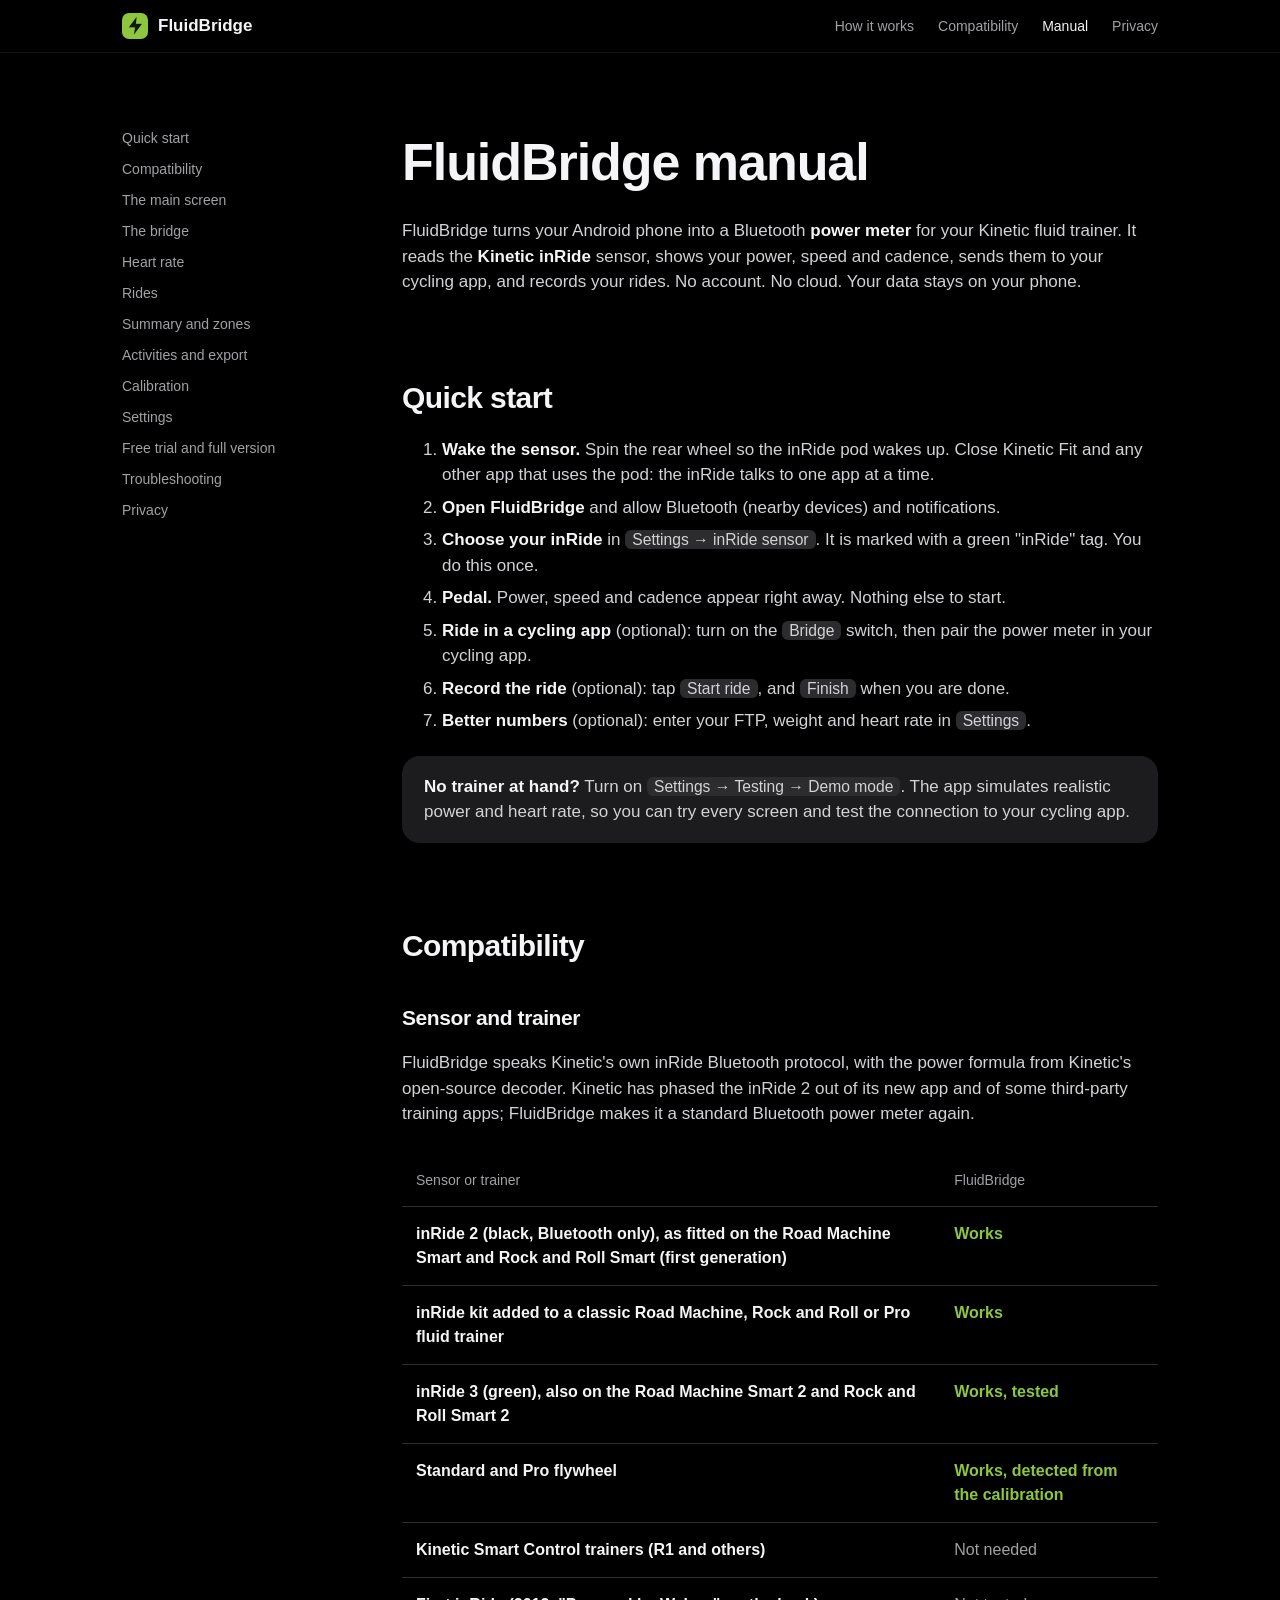
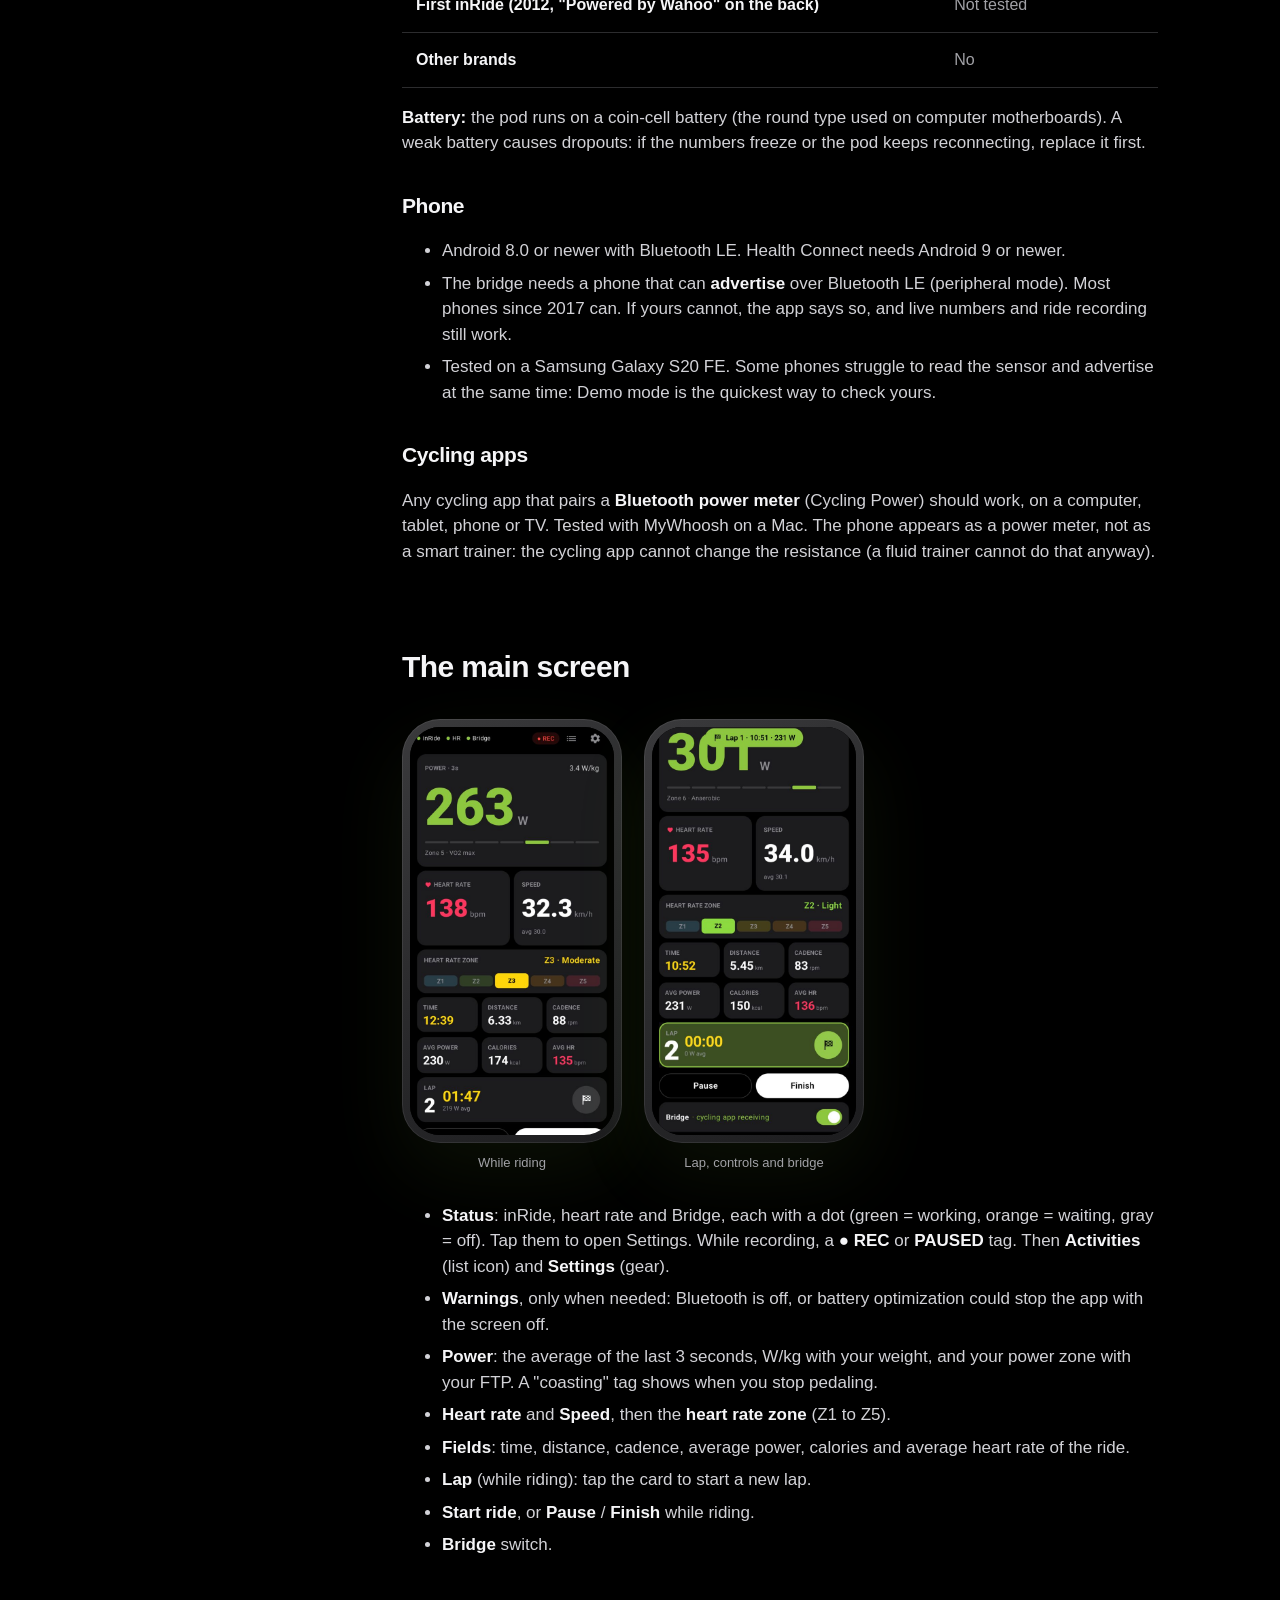
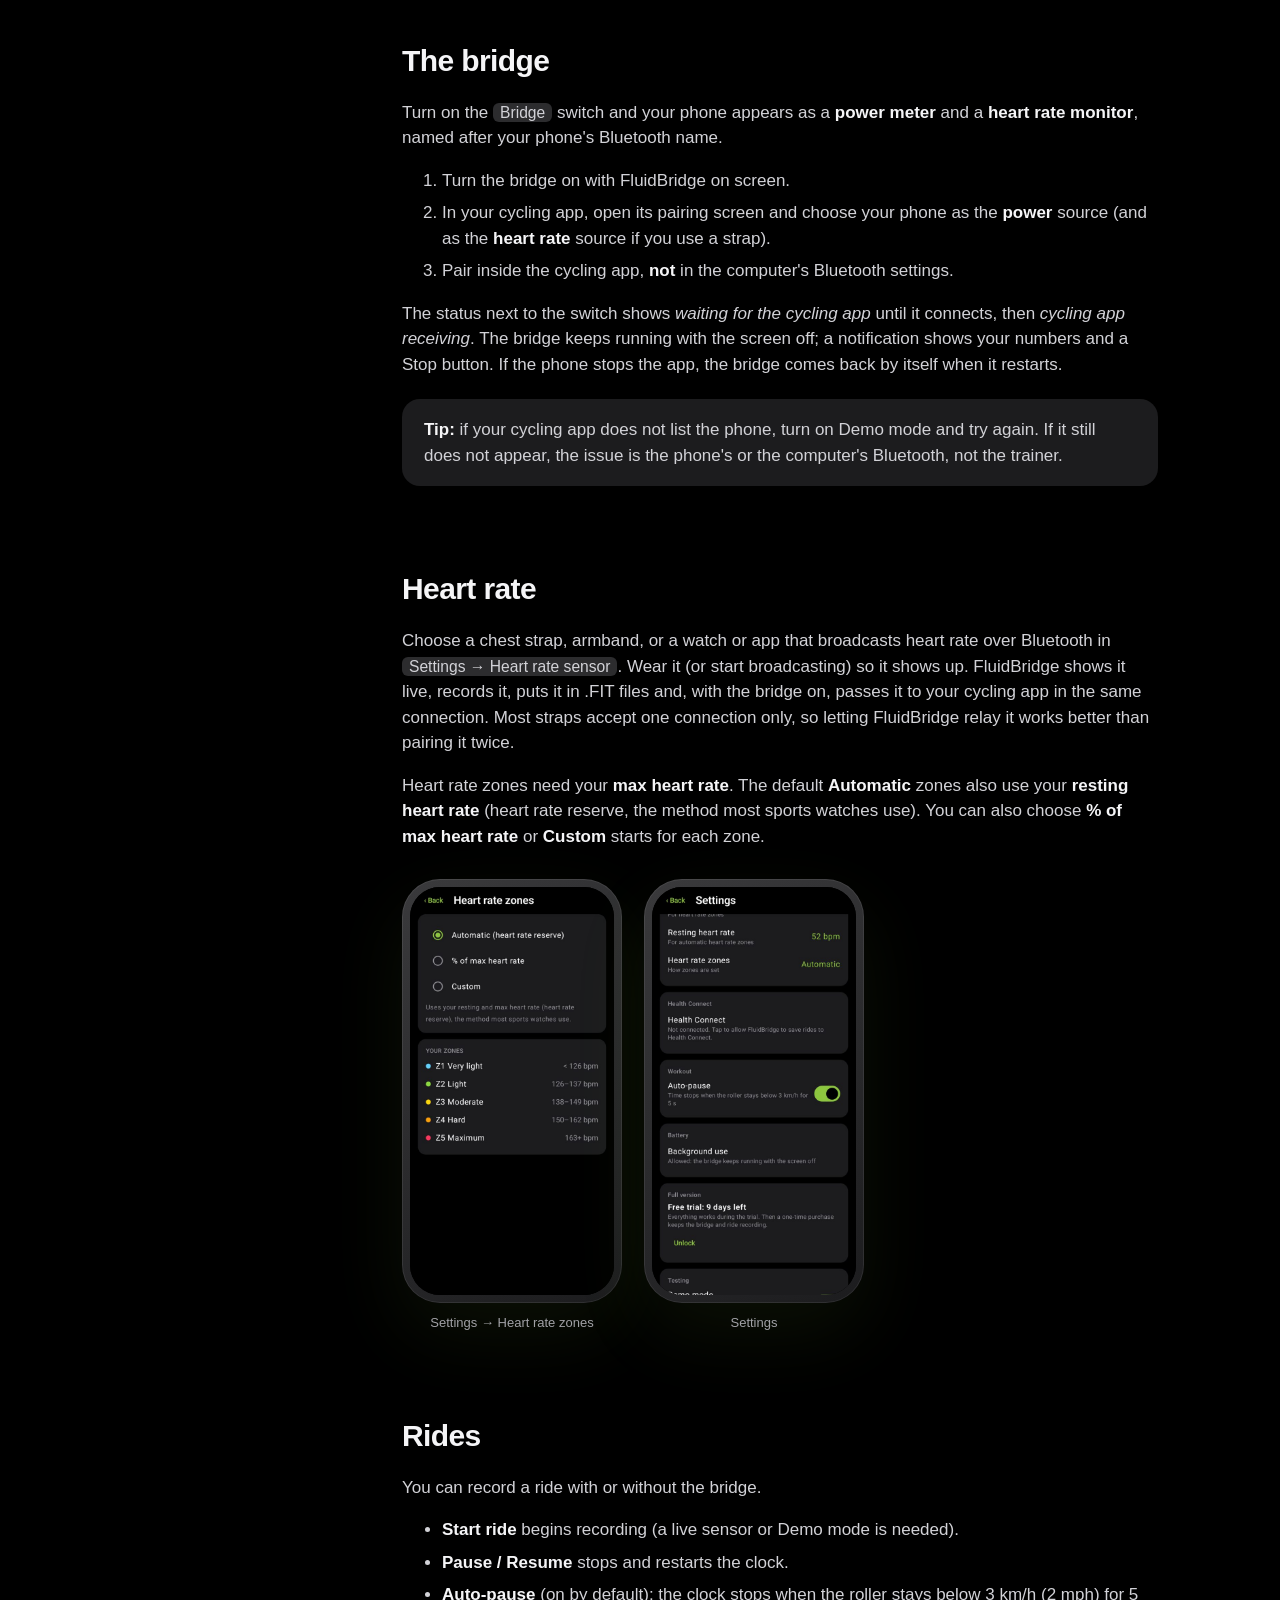
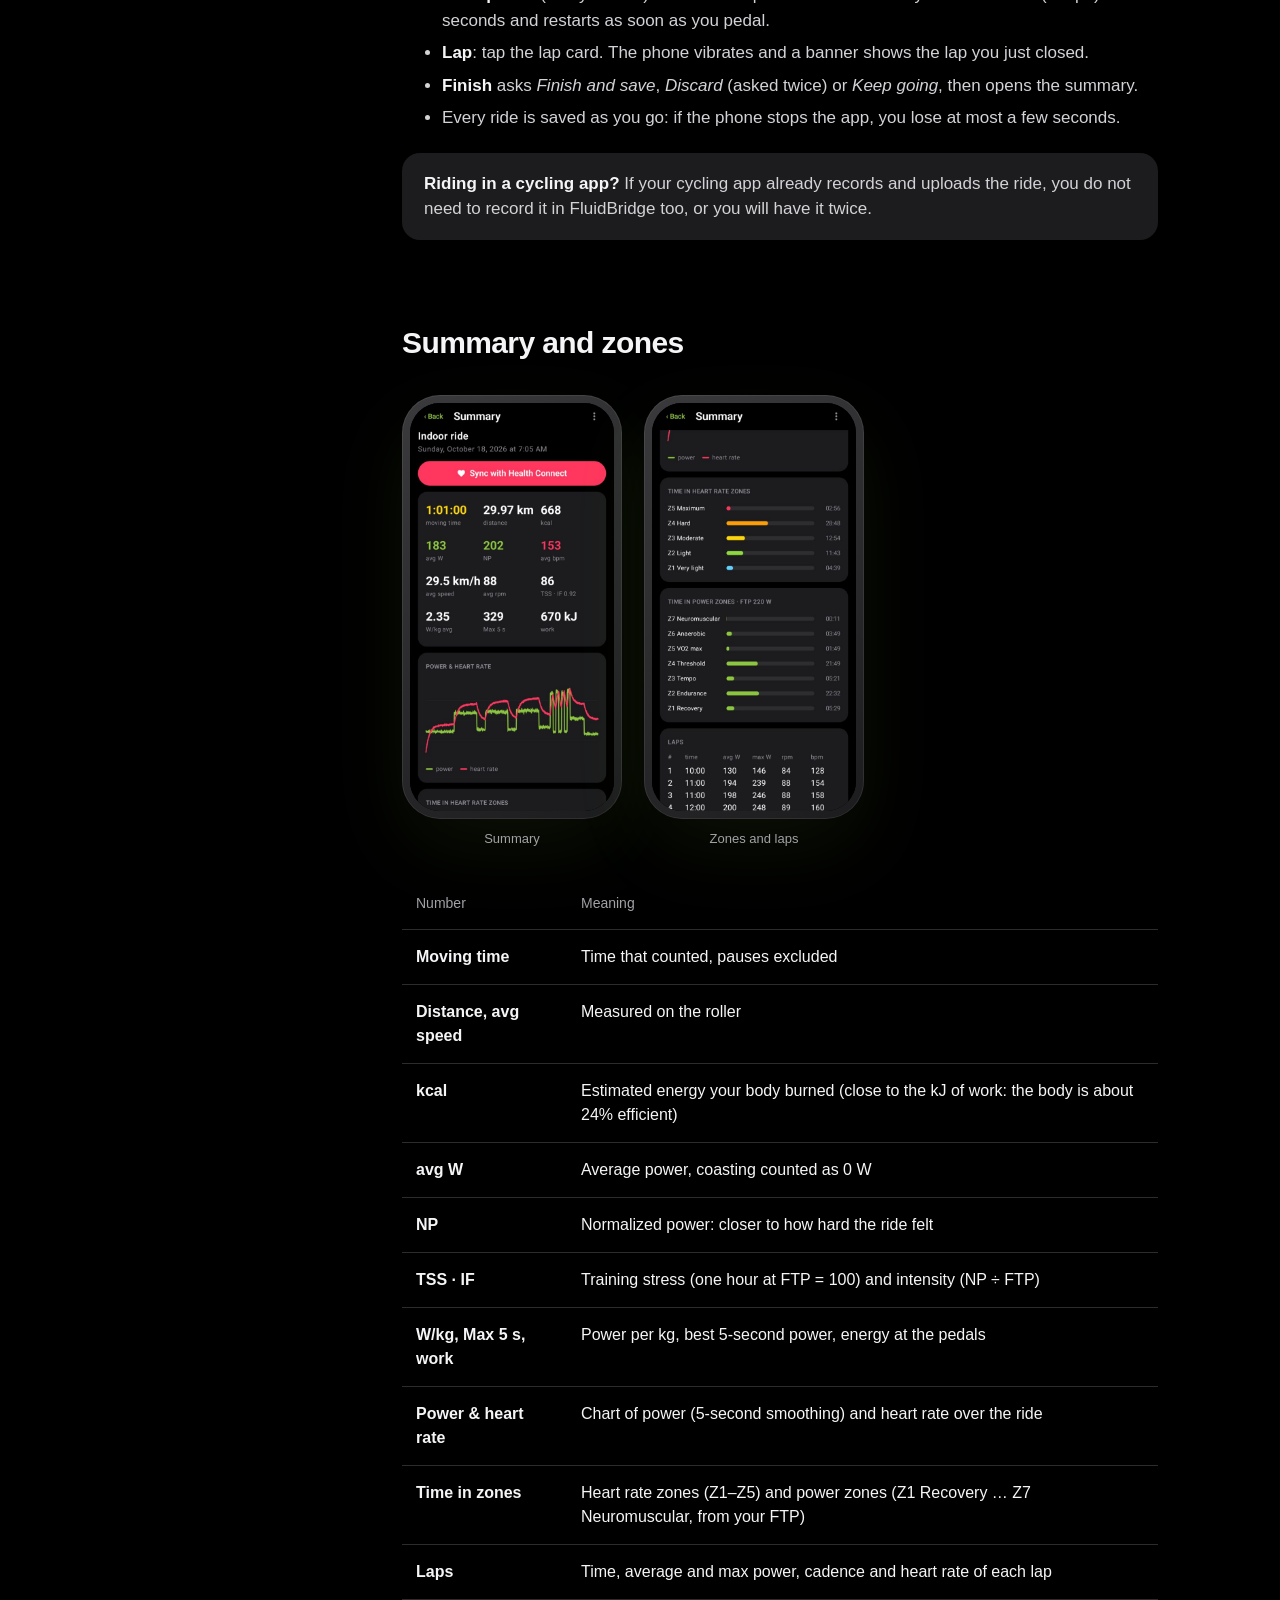
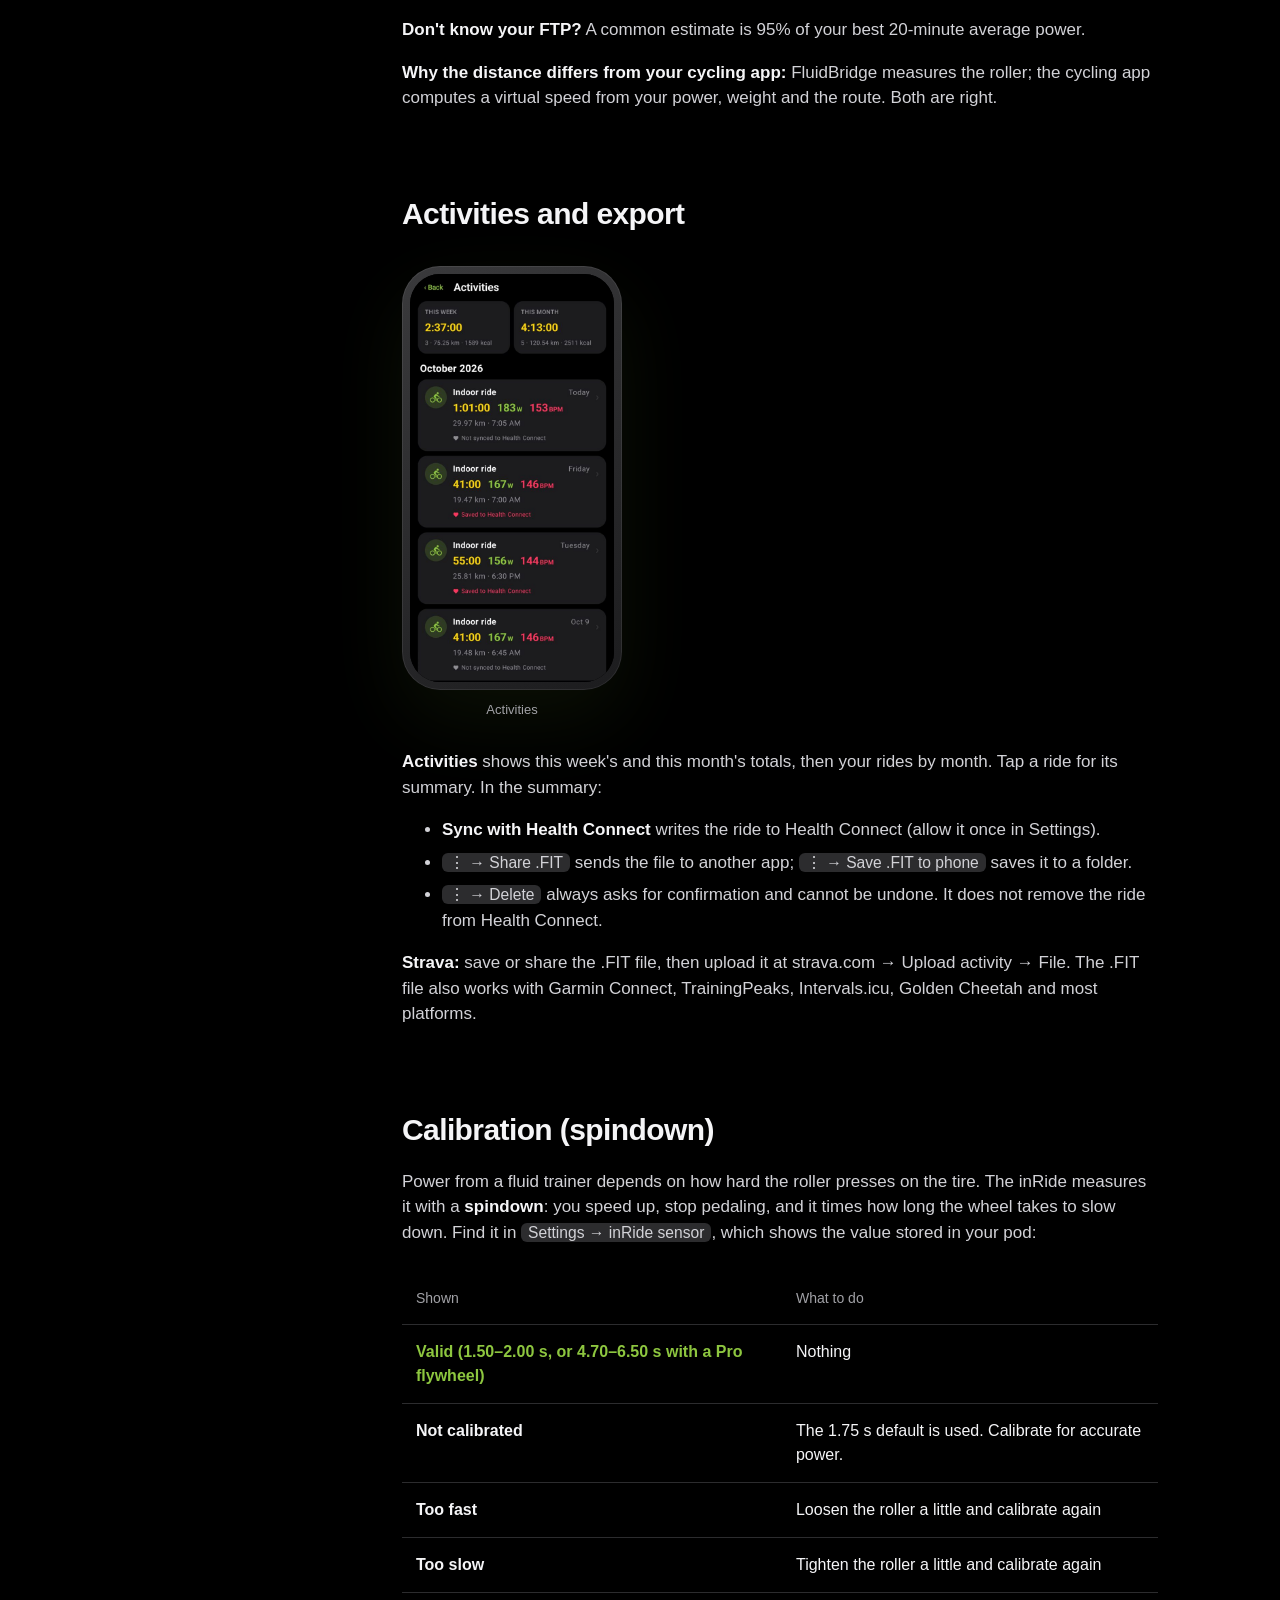
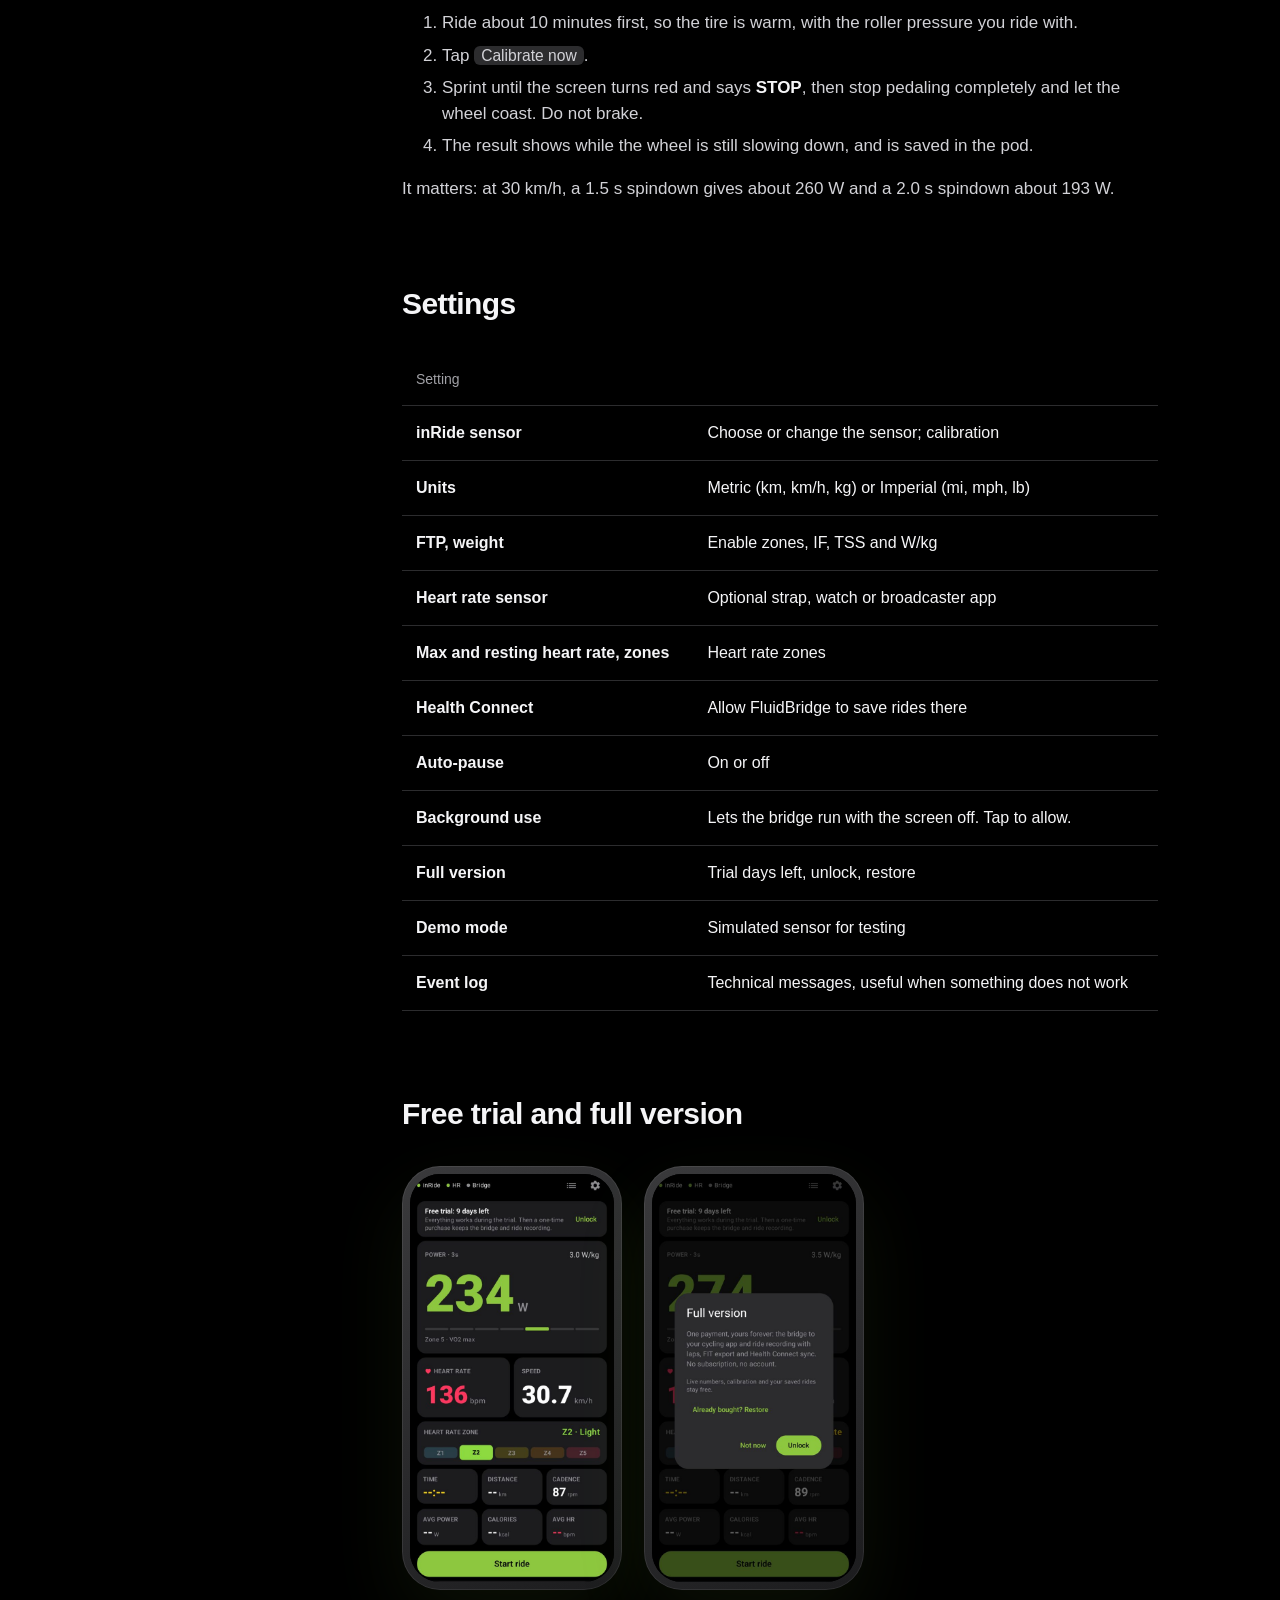
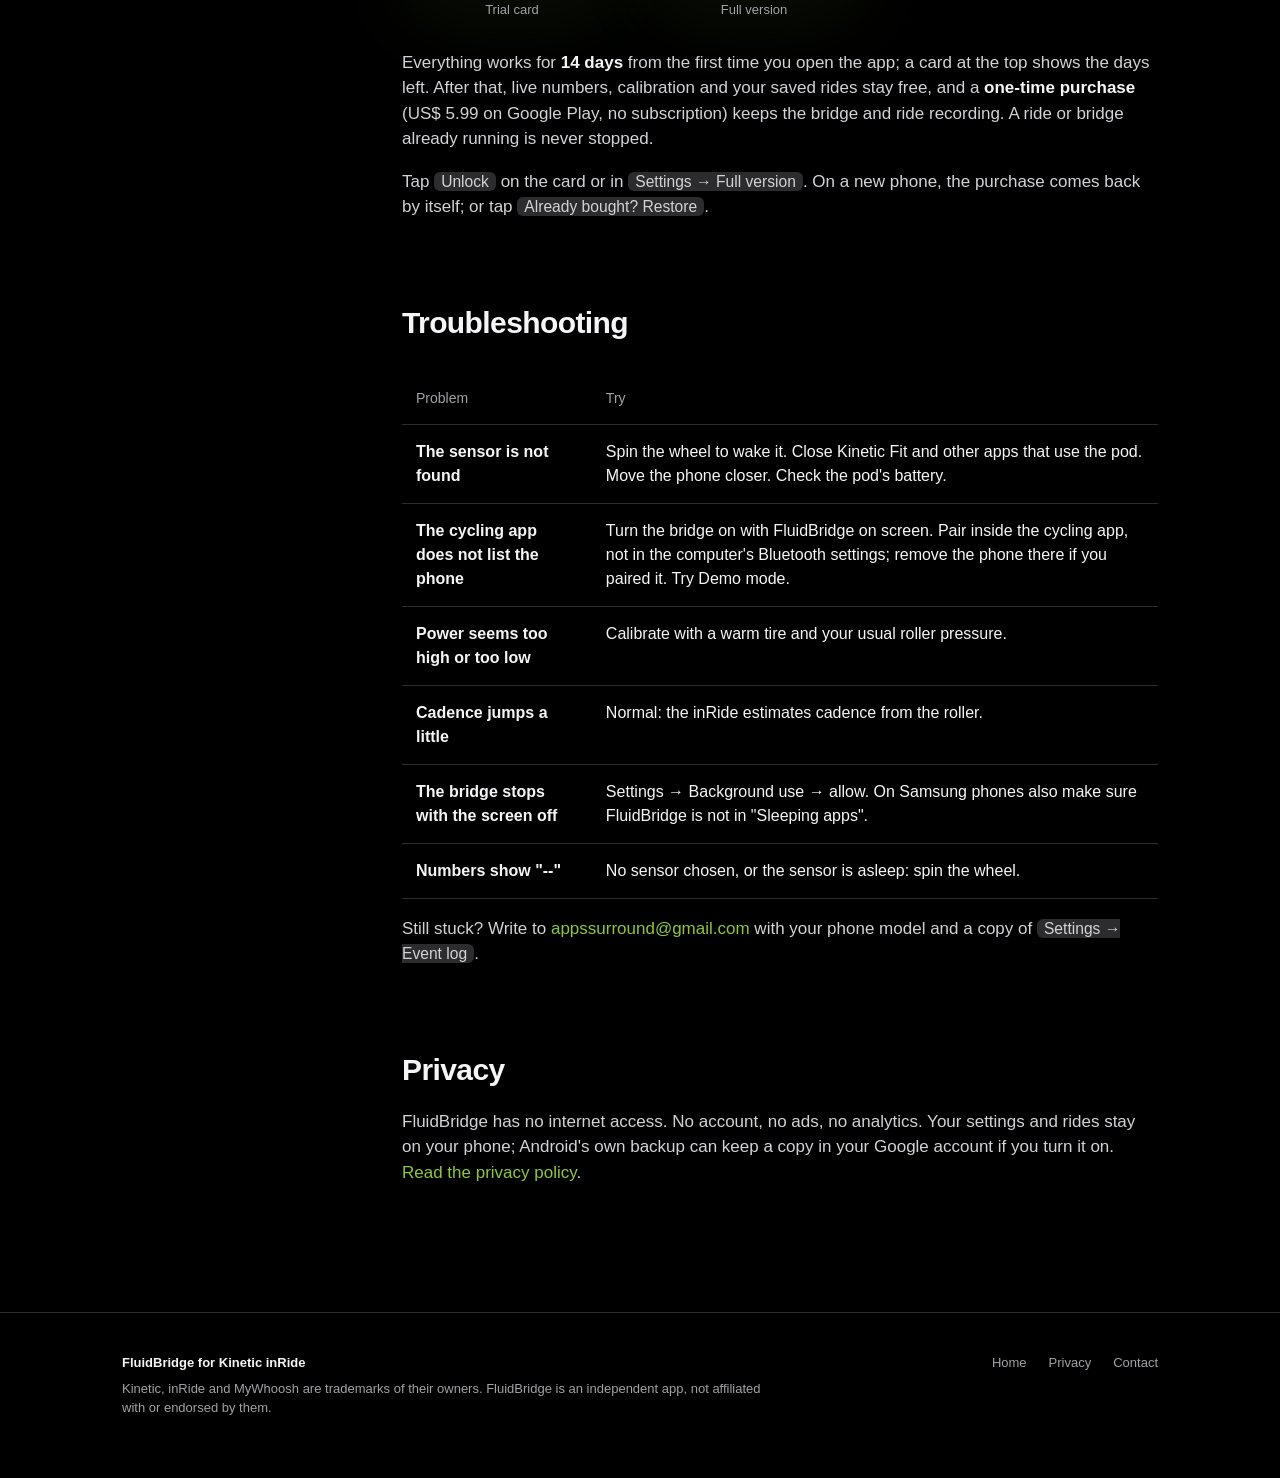
==== manual.html @ 5c0e85ca "Public site: Apple-style landing, full user manual with screenshots, privacy policy (GitHub Pages) C" ====
<!doctype html>
<html lang="en">
<head>
<meta charset="utf-8">
<meta name="viewport" content="width=device-width, initial-scale=1">
<title>FluidBridge Manual</title>
<meta name="description" content="How to use FluidBridge for Kinetic inRide: setup, the bridge, rides, zones, calibration, settings and troubleshooting.">
<meta name="theme-color" content="#000000">
<link rel="icon" href="assets/img/favicon.png">
<link rel="apple-touch-icon" href="assets/img/icon-180.png">
<link rel="stylesheet" href="assets/style.css">
</head>
<body>

<header class="nav">
  <div class="wrap">
    <a class="brand" href="./"><img src="assets/img/icon-180.png" alt="">FluidBridge</a>
    <nav class="links">
      <a class="wide" href="./#how">How it works</a>
      <a class="wide" href="./#compatibility">Compatibility</a>
      <a href="manual.html" aria-current="page">Manual</a>
      <a href="privacy.html">Privacy</a>
    </nav>
  </div>
</header>

<main class="wrap doc">
  <nav class="toc" aria-label="Contents">
    <a href="#start">Quick start</a>
    <a class="wide" href="#compatibility">Compatibility</a>
    <a href="#main">The main screen</a>
    <a href="#bridge">The bridge</a>
    <a href="#heart-rate">Heart rate</a>
    <a href="#rides">Rides</a>
    <a href="#summary">Summary and zones</a>
    <a href="#activities">Activities and export</a>
    <a href="#calibration">Calibration</a>
    <a href="#settings">Settings</a>
    <a href="#trial">Free trial and full version</a>
    <a href="#troubleshooting">Troubleshooting</a>
    <a href="#privacy">Privacy</a>
  </nav>

  <article>
    <h1>FluidBridge manual</h1>
    <p>FluidBridge turns your Android phone into a Bluetooth <strong>power meter</strong> for your Kinetic fluid trainer.
      It reads the <strong>Kinetic inRide</strong> sensor, shows your power, speed and cadence, sends them to your cycling
      app, and records your rides. No account. No cloud. Your data stays on your phone.</p>

    <h2 id="start">Quick start</h2>
    <ol>
      <li><strong>Wake the sensor.</strong> Spin the rear wheel so the inRide pod wakes up. Close Kinetic Fit and any other
        app that uses the pod: the inRide talks to one app at a time.</li>
      <li><strong>Open FluidBridge</strong> and allow Bluetooth (nearby devices) and notifications.</li>
      <li><strong>Choose your inRide</strong> in <kbd>Settings → inRide sensor</kbd>. It is marked with a green "inRide"
        tag. You do this once.</li>
      <li><strong>Pedal.</strong> Power, speed and cadence appear right away. Nothing else to start.</li>
      <li><strong>Ride in a cycling app</strong> (optional): turn on the <kbd>Bridge</kbd> switch, then pair the power
        meter in your cycling app.</li>
      <li><strong>Record the ride</strong> (optional): tap <kbd>Start ride</kbd>, and <kbd>Finish</kbd> when you are done.</li>
      <li><strong>Better numbers</strong> (optional): enter your FTP, weight and heart rate in <kbd>Settings</kbd>.</li>
    </ol>
    <div class="callout"><strong>No trainer at hand?</strong> Turn on <kbd>Settings → Testing → Demo mode</kbd>. The app
      simulates realistic power and heart rate, so you can try every screen and test the connection to your cycling app.</div>

    <h2 id="compatibility">Compatibility</h2>
    <h3>Sensor and trainer</h3>
    <p>FluidBridge speaks Kinetic's own inRide Bluetooth protocol, with the power formula from Kinetic's open-source
      decoder. Kinetic has phased the inRide 2 out of its new app and of some third-party training apps; FluidBridge
      makes it a standard Bluetooth power meter again.</p>
    <table>
      <thead><tr><th>Sensor or trainer</th><th>FluidBridge</th></tr></thead>
      <tbody>
        <tr><td>inRide 2 (black, Bluetooth only), as fitted on the Road Machine Smart and Rock and Roll Smart (first generation)</td><td class="ok">Works</td></tr>
        <tr><td>inRide kit added to a classic Road Machine, Rock and Roll or Pro fluid trainer</td><td class="ok">Works</td></tr>
        <tr><td>inRide 3 (green), also on the Road Machine Smart 2 and Rock and Roll Smart 2</td><td class="ok">Works, tested</td></tr>
        <tr><td>Standard and Pro flywheel</td><td class="ok">Works, detected from the calibration</td></tr>
        <tr><td>Kinetic Smart Control trainers (R1 and others)</td><td class="no">Not needed</td></tr>
        <tr><td>First inRide (2012, "Powered by Wahoo" on the back)</td><td class="no">Not tested</td></tr>
        <tr><td>Other brands</td><td class="no">No</td></tr>
      </tbody>
    </table>
    <p><strong>Battery:</strong> the pod runs on a coin-cell battery (the round type used on computer motherboards). A
      weak battery causes dropouts: if the numbers freeze or the pod keeps reconnecting, replace it first.</p>

    <h3>Phone</h3>
    <ul>
      <li>Android 8.0 or newer with Bluetooth LE. Health Connect needs Android 9 or newer.</li>
      <li>The bridge needs a phone that can <strong>advertise</strong> over Bluetooth LE (peripheral mode). Most phones
        since 2017 can. If yours cannot, the app says so, and live numbers and ride recording still work.</li>
      <li>Tested on a Samsung Galaxy S20 FE. Some phones struggle to read the sensor and advertise at the same time:
        Demo mode is the quickest way to check yours.</li>
    </ul>

    <h3>Cycling apps</h3>
    <p>Any cycling app that pairs a <strong>Bluetooth power meter</strong> (Cycling Power) should work, on a computer,
      tablet, phone or TV. Tested with MyWhoosh on a Mac. The phone appears as a power meter, not as a smart trainer:
      the cycling app cannot change the resistance (a fluid trainer cannot do that anyway).</p>

    <h2 id="main">The main screen</h2>
    <div class="shots">
      <figure><div class="phone small"><img src="assets/img/1-ride.jpg" alt="Main screen while riding"></div><figcaption>While riding</figcaption></figure>
      <figure><div class="phone small"><img src="assets/img/2-lap-bridge.jpg" alt="Lap, controls and bridge"></div><figcaption>Lap, controls and bridge</figcaption></figure>
    </div>
    <ul>
      <li><strong>Status</strong>: inRide, heart rate and Bridge, each with a dot (green = working, orange = waiting,
        gray = off). Tap them to open Settings. While recording, a <strong>● REC</strong> or <strong>PAUSED</strong> tag.
        Then <strong>Activities</strong> (list icon) and <strong>Settings</strong> (gear).</li>
      <li><strong>Warnings</strong>, only when needed: Bluetooth is off, or battery optimization could stop the app with
        the screen off.</li>
      <li><strong>Power</strong>: the average of the last 3 seconds, W/kg with your weight, and your power zone with your
        FTP. A "coasting" tag shows when you stop pedaling.</li>
      <li><strong>Heart rate</strong> and <strong>Speed</strong>, then the <strong>heart rate zone</strong> (Z1 to Z5).</li>
      <li><strong>Fields</strong>: time, distance, cadence, average power, calories and average heart rate of the ride.</li>
      <li><strong>Lap</strong> (while riding): tap the card to start a new lap.</li>
      <li><strong>Start ride</strong>, or <strong>Pause</strong> / <strong>Finish</strong> while riding.</li>
      <li><strong>Bridge</strong> switch.</li>
    </ul>

    <h2 id="bridge">The bridge</h2>
    <p>Turn on the <kbd>Bridge</kbd> switch and your phone appears as a <strong>power meter</strong> and a <strong>heart
      rate monitor</strong>, named after your phone's Bluetooth name.</p>
    <ol>
      <li>Turn the bridge on with FluidBridge on screen.</li>
      <li>In your cycling app, open its pairing screen and choose your phone as the <strong>power</strong> source (and as
        the <strong>heart rate</strong> source if you use a strap).</li>
      <li>Pair inside the cycling app, <strong>not</strong> in the computer's Bluetooth settings.</li>
    </ol>
    <p>The status next to the switch shows <em>waiting for the cycling app</em> until it connects, then <em>cycling app
      receiving</em>. The bridge keeps running with the screen off; a notification shows your numbers and a Stop button.
      If the phone stops the app, the bridge comes back by itself when it restarts.</p>
    <div class="callout"><strong>Tip:</strong> if your cycling app does not list the phone, turn on Demo mode and try
      again. If it still does not appear, the issue is the phone's or the computer's Bluetooth, not the trainer.</div>

    <h2 id="heart-rate">Heart rate</h2>
    <p>Choose a chest strap, armband, or a watch or app that broadcasts heart rate over Bluetooth in
      <kbd>Settings → Heart rate sensor</kbd>. Wear it (or start broadcasting) so it shows up. FluidBridge shows it live,
      records it, puts it in .FIT files and, with the bridge on, passes it to your cycling app in the same connection.
      Most straps accept one connection only, so letting FluidBridge relay it works better than pairing it twice.</p>
    <p>Heart rate zones need your <strong>max heart rate</strong>. The default <strong>Automatic</strong> zones also use
      your <strong>resting heart rate</strong> (heart rate reserve, the method most sports watches use). You can also
      choose <strong>% of max heart rate</strong> or <strong>Custom</strong> starts for each zone.</p>
    <div class="shots">
      <figure><div class="phone small"><img src="assets/img/zones.jpg" alt="Heart rate zones settings"></div><figcaption>Settings → Heart rate zones</figcaption></figure>
      <figure><div class="phone small"><img src="assets/img/settings2.jpg" alt="Settings"></div><figcaption>Settings</figcaption></figure>
    </div>

    <h2 id="rides">Rides</h2>
    <p>You can record a ride with or without the bridge.</p>
    <ul>
      <li><strong>Start ride</strong> begins recording (a live sensor or Demo mode is needed).</li>
      <li><strong>Pause / Resume</strong> stops and restarts the clock.</li>
      <li><strong>Auto-pause</strong> (on by default): the clock stops when the roller stays below 3 km/h (2 mph) for 5
        seconds and restarts as soon as you pedal.</li>
      <li><strong>Lap</strong>: tap the lap card. The phone vibrates and a banner shows the lap you just closed.</li>
      <li><strong>Finish</strong> asks <em>Finish and save</em>, <em>Discard</em> (asked twice) or <em>Keep going</em>,
        then opens the summary.</li>
      <li>Every ride is saved as you go: if the phone stops the app, you lose at most a few seconds.</li>
    </ul>
    <div class="callout"><strong>Riding in a cycling app?</strong> If your cycling app already records and uploads the
      ride, you do not need to record it in FluidBridge too, or you will have it twice.</div>

    <h2 id="summary">Summary and zones</h2>
    <div class="shots">
      <figure><div class="phone small"><img src="assets/img/4-summary.jpg" alt="Ride summary"></div><figcaption>Summary</figcaption></figure>
      <figure><div class="phone small"><img src="assets/img/5-zones.jpg" alt="Zones and laps"></div><figcaption>Zones and laps</figcaption></figure>
    </div>
    <table>
      <thead><tr><th>Number</th><th>Meaning</th></tr></thead>
      <tbody>
        <tr><td>Moving time</td><td>Time that counted, pauses excluded</td></tr>
        <tr><td>Distance, avg speed</td><td>Measured on the roller</td></tr>
        <tr><td>kcal</td><td>Estimated energy your body burned (close to the kJ of work: the body is about 24% efficient)</td></tr>
        <tr><td>avg W</td><td>Average power, coasting counted as 0 W</td></tr>
        <tr><td>NP</td><td>Normalized power: closer to how hard the ride felt</td></tr>
        <tr><td>TSS · IF</td><td>Training stress (one hour at FTP = 100) and intensity (NP ÷ FTP)</td></tr>
        <tr><td>W/kg, Max 5 s, work</td><td>Power per kg, best 5-second power, energy at the pedals</td></tr>
        <tr><td>Power &amp; heart rate</td><td>Chart of power (5-second smoothing) and heart rate over the ride</td></tr>
        <tr><td>Time in zones</td><td>Heart rate zones (Z1–Z5) and power zones (Z1 Recovery … Z7 Neuromuscular, from your FTP)</td></tr>
        <tr><td>Laps</td><td>Time, average and max power, cadence and heart rate of each lap</td></tr>
      </tbody>
    </table>
    <p><strong>Don't know your FTP?</strong> A common estimate is 95% of your best 20-minute average power.</p>
    <p><strong>Why the distance differs from your cycling app:</strong> FluidBridge measures the roller; the cycling app
      computes a virtual speed from your power, weight and the route. Both are right.</p>

    <h2 id="activities">Activities and export</h2>
    <div class="shots">
      <figure><div class="phone small"><img src="assets/img/3-activities.jpg" alt="Activities"></div><figcaption>Activities</figcaption></figure>
    </div>
    <p><strong>Activities</strong> shows this week's and this month's totals, then your rides by month. Tap a ride for
      its summary. In the summary:</p>
    <ul>
      <li><strong>Sync with Health Connect</strong> writes the ride to Health Connect (allow it once in Settings).</li>
      <li><kbd>⋮ → Share .FIT</kbd> sends the file to another app; <kbd>⋮ → Save .FIT to phone</kbd> saves it to a folder.</li>
      <li><kbd>⋮ → Delete</kbd> always asks for confirmation and cannot be undone. It does not remove the ride from Health
        Connect.</li>
    </ul>
    <p><strong>Strava:</strong> save or share the .FIT file, then upload it at strava.com → Upload activity → File. The
      .FIT file also works with Garmin Connect, TrainingPeaks, Intervals.icu, Golden Cheetah and most platforms.</p>

    <h2 id="calibration">Calibration (spindown)</h2>
    <p>Power from a fluid trainer depends on how hard the roller presses on the tire. The inRide measures it with a
      <strong>spindown</strong>: you speed up, stop pedaling, and it times how long the wheel takes to slow down.
      Find it in <kbd>Settings → inRide sensor</kbd>, which shows the value stored in your pod:</p>
    <table>
      <thead><tr><th>Shown</th><th>What to do</th></tr></thead>
      <tbody>
        <tr><td class="ok">Valid (1.50–2.00 s, or 4.70–6.50 s with a Pro flywheel)</td><td>Nothing</td></tr>
        <tr><td>Not calibrated</td><td>The 1.75 s default is used. Calibrate for accurate power.</td></tr>
        <tr><td>Too fast</td><td>Loosen the roller a little and calibrate again</td></tr>
        <tr><td>Too slow</td><td>Tighten the roller a little and calibrate again</td></tr>
      </tbody>
    </table>
    <ol>
      <li>Ride about 10 minutes first, so the tire is warm, with the roller pressure you ride with.</li>
      <li>Tap <kbd>Calibrate now</kbd>.</li>
      <li>Sprint until the screen turns red and says <strong>STOP</strong>, then stop pedaling completely and let the wheel
        coast. Do not brake.</li>
      <li>The result shows while the wheel is still slowing down, and is saved in the pod.</li>
    </ol>
    <p>It matters: at 30 km/h, a 1.5 s spindown gives about 260 W and a 2.0 s spindown about 193 W.</p>

    <h2 id="settings">Settings</h2>
    <table>
      <thead><tr><th>Setting</th><th></th></tr></thead>
      <tbody>
        <tr><td>inRide sensor</td><td>Choose or change the sensor; calibration</td></tr>
        <tr><td>Units</td><td>Metric (km, km/h, kg) or Imperial (mi, mph, lb)</td></tr>
        <tr><td>FTP, weight</td><td>Enable zones, IF, TSS and W/kg</td></tr>
        <tr><td>Heart rate sensor</td><td>Optional strap, watch or broadcaster app</td></tr>
        <tr><td>Max and resting heart rate, zones</td><td>Heart rate zones</td></tr>
        <tr><td>Health Connect</td><td>Allow FluidBridge to save rides there</td></tr>
        <tr><td>Auto-pause</td><td>On or off</td></tr>
        <tr><td>Background use</td><td>Lets the bridge run with the screen off. Tap to allow.</td></tr>
        <tr><td>Full version</td><td>Trial days left, unlock, restore</td></tr>
        <tr><td>Demo mode</td><td>Simulated sensor for testing</td></tr>
        <tr><td>Event log</td><td>Technical messages, useful when something does not work</td></tr>
      </tbody>
    </table>

    <h2 id="trial">Free trial and full version</h2>
    <div class="shots">
      <figure><div class="phone small"><img src="assets/img/trial.jpg" alt="Free trial card"></div><figcaption>Trial card</figcaption></figure>
      <figure><div class="phone small"><img src="assets/img/unlock.jpg" alt="Full version purchase"></div><figcaption>Full version</figcaption></figure>
    </div>
    <p>Everything works for <strong>14 days</strong> from the first time you open the app; a card at the top shows the
      days left. After that, live numbers, calibration and your saved rides stay free, and a <strong>one-time
      purchase</strong> (US$ 5.99 on Google Play, no subscription) keeps the bridge and ride recording. A ride or bridge
      already running is never stopped.</p>
    <p>Tap <kbd>Unlock</kbd> on the card or in <kbd>Settings → Full version</kbd>. On a new phone, the purchase comes back
      by itself; or tap <kbd>Already bought? Restore</kbd>.</p>

    <h2 id="troubleshooting">Troubleshooting</h2>
    <table>
      <thead><tr><th>Problem</th><th>Try</th></tr></thead>
      <tbody>
        <tr><td>The sensor is not found</td><td>Spin the wheel to wake it. Close Kinetic Fit and other apps that use the pod. Move the phone closer. Check the pod's battery.</td></tr>
        <tr><td>The cycling app does not list the phone</td><td>Turn the bridge on with FluidBridge on screen. Pair inside the cycling app, not in the computer's Bluetooth settings; remove the phone there if you paired it. Try Demo mode.</td></tr>
        <tr><td>Power seems too high or too low</td><td>Calibrate with a warm tire and your usual roller pressure.</td></tr>
        <tr><td>Cadence jumps a little</td><td>Normal: the inRide estimates cadence from the roller.</td></tr>
        <tr><td>The bridge stops with the screen off</td><td>Settings → Background use → allow. On Samsung phones also make sure FluidBridge is not in "Sleeping apps".</td></tr>
        <tr><td>Numbers show "--"</td><td>No sensor chosen, or the sensor is asleep: spin the wheel.</td></tr>
      </tbody>
    </table>
    <p>Still stuck? Write to <a href="mailto:appssurround@gmail.com">appssurround@gmail.com</a> with your phone model and
      a copy of <kbd>Settings → Event log</kbd>.</p>

    <h2 id="privacy">Privacy</h2>
    <p>FluidBridge has no internet access. No account, no ads, no analytics. Your settings and rides stay on your phone;
      Android's own backup can keep a copy in your Google account if you turn it on.
      <a href="privacy.html">Read the privacy policy</a>.</p>
  </article>
</main>

<footer>
  <div class="wrap">
    <div>
      <strong style="color:#f5f5f7">FluidBridge for Kinetic inRide</strong>
      <p>Kinetic, inRide and MyWhoosh are trademarks of their owners. FluidBridge is an independent app, not affiliated
        with or endorsed by them.</p>
    </div>
    <nav>
      <a href="./">Home</a>
      <a href="privacy.html">Privacy</a>
      <a href="mailto:appssurround@gmail.com">Contact</a>
    </nav>
  </div>
</footer>
</body>
</html>
---- assets/style.css ----
/* FluidBridge site: Apple-style, black, in the app's colors. */
:root {
  --bg: #000;
  --card: #1c1c1e;
  --card-2: #2c2c2e;
  --line: #2c2c2e;
  --text: #f5f5f7;
  --muted: #a1a1a6;
  --green: #8dc63f;
  --green-dark: #0e1a00;
  --heart: #ff375f;
  --yellow: #ffd60a;
  --orange: #ff9f0a;
  --radius: 28px;
  --max: 1080px;
  --font: -apple-system, BlinkMacSystemFont, "SF Pro Display", "SF Pro Text", "Helvetica Neue", "Segoe UI", Roboto, Arial, sans-serif;
}

* { box-sizing: border-box; }
html { scroll-behavior: smooth; }
body {
  margin: 0;
  background: var(--bg);
  color: var(--text);
  font: 17px/1.5 var(--font);
  -webkit-font-smoothing: antialiased;
}
img { max-width: 100%; display: block; }
a { color: var(--green); text-decoration: none; }
a:hover { text-decoration: underline; }

.wrap { max-width: var(--max); margin: 0 auto; padding: 0 22px; }

/* Navigation */
.nav {
  position: sticky; top: 0; z-index: 10;
  background: rgba(0, 0, 0, 0.72);
  backdrop-filter: saturate(180%) blur(20px);
  -webkit-backdrop-filter: saturate(180%) blur(20px);
  border-bottom: 1px solid rgba(255, 255, 255, 0.08);
}
.nav .wrap { display: flex; align-items: center; height: 52px; gap: 26px; }
.brand { display: flex; align-items: center; gap: 10px; color: var(--text); font-weight: 600; font-size: 17px; }
.brand:hover { text-decoration: none; }
.brand img { width: 26px; height: 26px; border-radius: 7px; }
.nav .links { margin-left: auto; display: flex; gap: 24px; font-size: 14px; white-space: nowrap; }
.nav .links a { color: var(--muted); }
.nav .links a:hover, .nav .links a[aria-current="page"] { color: var(--text); text-decoration: none; }

/* Type */
h1, h2, h3 { letter-spacing: -0.02em; margin: 0; }
.eyebrow { color: var(--green); font-weight: 600; font-size: 17px; margin: 0 0 10px; }
.display { font-size: clamp(44px, 8vw, 88px); font-weight: 700; line-height: 1.04; }
.headline { font-size: clamp(32px, 5vw, 56px); font-weight: 700; line-height: 1.08; }
.lead { font-size: clamp(19px, 2.4vw, 24px); color: var(--muted); line-height: 1.4; max-width: 720px; }
.green { color: var(--green); }
.heart { color: var(--heart); }
.yellow { color: var(--yellow); }
.center { text-align: center; }
.center .lead { margin-left: auto; margin-right: auto; }

section { padding: 110px 0; }
section + section { border-top: 1px solid var(--line); }

/* Buttons */
.actions { display: flex; flex-wrap: wrap; gap: 14px; margin-top: 32px; }
.center .actions { justify-content: center; }
.btn {
  display: inline-flex; align-items: center; gap: 8px;
  padding: 13px 24px; border-radius: 980px;
  font-size: 17px; font-weight: 600;
}
.btn:hover { text-decoration: none; }
.btn-green { background: var(--green); color: #000; }
.btn-green:hover { background: #9ad44b; }
.btn-ghost { color: var(--green); border: 1px solid rgba(141, 198, 63, 0.5); }
.btn-ghost:hover { background: rgba(141, 198, 63, 0.1); }
.btn[aria-disabled="true"] { opacity: 0.55; cursor: default; }
.note { color: var(--muted); font-size: 14px; margin-top: 14px; }

/* Hero */
.hero { padding: 90px 0 0; overflow: hidden; }
.hero .phones { display: flex; justify-content: center; align-items: flex-end; gap: 26px; margin-top: 64px; }
.hero .phones .phone:nth-child(1), .hero .phones .phone:nth-child(3) { width: 250px; opacity: 0.9; margin-bottom: -60px; }
.hero .phones .phone:nth-child(2) { width: 300px; }

/* Phone frame */
.phone {
  width: 280px; flex: none;
  padding: 10px; border-radius: 46px;
  background: linear-gradient(145deg, #3a3a3c, #1c1c1e);
  box-shadow: 0 30px 80px rgba(141, 198, 63, 0.08), 0 0 0 1px rgba(255, 255, 255, 0.08) inset;
}
.phone img { border-radius: 37px; width: 100%; aspect-ratio: 1 / 2; object-fit: cover; object-position: top; background: #000; }
.phone.small { width: 220px; border-radius: 38px; padding: 8px; }
.phone.small img { border-radius: 30px; }

/* Flow diagram */
.flow { display: grid; grid-template-columns: 1fr auto 1fr auto 1fr; align-items: center; gap: 18px; margin-top: 56px; }
.flow .node { background: var(--card); border-radius: var(--radius); padding: 30px 22px; text-align: center; }
.flow .node svg { width: 44px; height: 44px; margin: 0 auto 14px; display: block; }
.flow .node h3 { font-size: 21px; }
.flow .node p { color: var(--muted); font-size: 15px; margin: 6px 0 0; }
.flow .arrow { color: var(--green); font-size: 30px; }

/* Feature grid */
.grid { display: grid; grid-template-columns: repeat(3, 1fr); gap: 18px; margin-top: 56px; }
.card { background: var(--card); border-radius: var(--radius); padding: 30px; }
.card h3 { font-size: 22px; margin-bottom: 8px; }
.card p { color: var(--muted); margin: 0; font-size: 16px; }
.card .icon { width: 40px; height: 40px; margin-bottom: 18px; }
.card.wide { grid-column: span 2; }

/* Split: text + phone */
.split { display: grid; grid-template-columns: 1fr auto; gap: 60px; align-items: center; }
.split.reverse { grid-template-columns: auto 1fr; }
.split ul { color: var(--muted); padding-left: 20px; }
.split li { margin: 8px 0; }
.split li strong { color: var(--text); }

/* Gallery */
.gallery { display: flex; gap: 22px; overflow-x: auto; padding: 50px 22px 30px; margin: 0 -22px; scroll-snap-type: x mandatory; }
.gallery figure { margin: 0; scroll-snap-align: center; }
.gallery figcaption { color: var(--muted); font-size: 14px; text-align: center; margin-top: 14px; }

/* Tables */
table { width: 100%; border-collapse: collapse; margin-top: 28px; font-size: 16px; }
th, td { text-align: left; padding: 15px 14px; border-bottom: 1px solid var(--line); vertical-align: top; }
th { color: var(--muted); font-weight: 500; font-size: 14px; }
td:first-child { font-weight: 600; }
.ok { color: var(--green); font-weight: 600; }
.no { color: var(--muted); }
.table-card { background: var(--card); border-radius: var(--radius); padding: 10px 24px 18px; margin-top: 40px; overflow-x: auto; }

/* Pricing */
.price { display: grid; grid-template-columns: 1fr 1fr; gap: 18px; margin-top: 50px; }
.price .card { text-align: center; padding: 44px 30px; }
.price .big { font-size: 64px; font-weight: 700; letter-spacing: -0.03em; line-height: 1; margin: 10px 0 14px; }

/* Long-form pages (manual, privacy) */
.doc { display: grid; grid-template-columns: 220px 1fr; gap: 60px; padding-top: 70px; padding-bottom: 110px; }
.toc { position: sticky; top: 80px; align-self: start; font-size: 14px; }
.toc a { display: block; color: var(--muted); padding: 5px 0; }
.toc a:hover { color: var(--text); text-decoration: none; }
.doc article { min-width: 0; }
.doc article h1 { font-size: clamp(36px, 5vw, 52px); margin-bottom: 14px; }
.doc article h2 { font-size: 30px; margin: 70px 0 16px; padding-top: 10px; }
.doc article h3 { font-size: 21px; margin: 34px 0 10px; }
.doc article p, .doc article li { color: #d2d2d7; }
.doc article strong { color: var(--text); }
.doc article li { margin: 7px 0; }
.doc .shots { display: flex; flex-wrap: wrap; gap: 22px; margin: 30px 0; }
.doc .shots figure { margin: 0; }
.doc .shots figcaption { color: var(--muted); font-size: 13px; text-align: center; margin-top: 10px; max-width: 220px; }
.callout { background: var(--card); border-radius: 18px; padding: 18px 22px; margin: 22px 0; color: #d2d2d7; }
.callout strong { color: var(--green); }
kbd { background: var(--card-2); border-radius: 6px; padding: 1px 7px; font: inherit; font-size: 0.92em; }

/* Footer */
footer { border-top: 1px solid var(--line); padding: 40px 0 60px; color: var(--muted); font-size: 13px; }
footer .wrap { display: flex; flex-wrap: wrap; gap: 14px 30px; justify-content: space-between; }
footer nav { display: flex; gap: 22px; }
footer nav a { color: var(--muted); }
footer p { margin: 6px 0 0; max-width: 640px; }

@media (max-width: 860px) {
  .grid { grid-template-columns: 1fr; }
  .card.wide { grid-column: auto; }
  .flow { grid-template-columns: 1fr; }
  .flow .arrow { transform: rotate(90deg); justify-self: center; }
  .split, .split.reverse { grid-template-columns: 1fr; }
  .split .phone { margin: 0 auto; }
  .price { grid-template-columns: 1fr; }
  .doc { grid-template-columns: 1fr; gap: 20px; }
  .toc { position: static; display: none; }
  .hero .phones .phone:nth-child(1), .hero .phones .phone:nth-child(3) { display: none; }
  .nav .links { gap: 16px; }
  .nav .links .wide { display: none; }
  section { padding: 80px 0; }
}
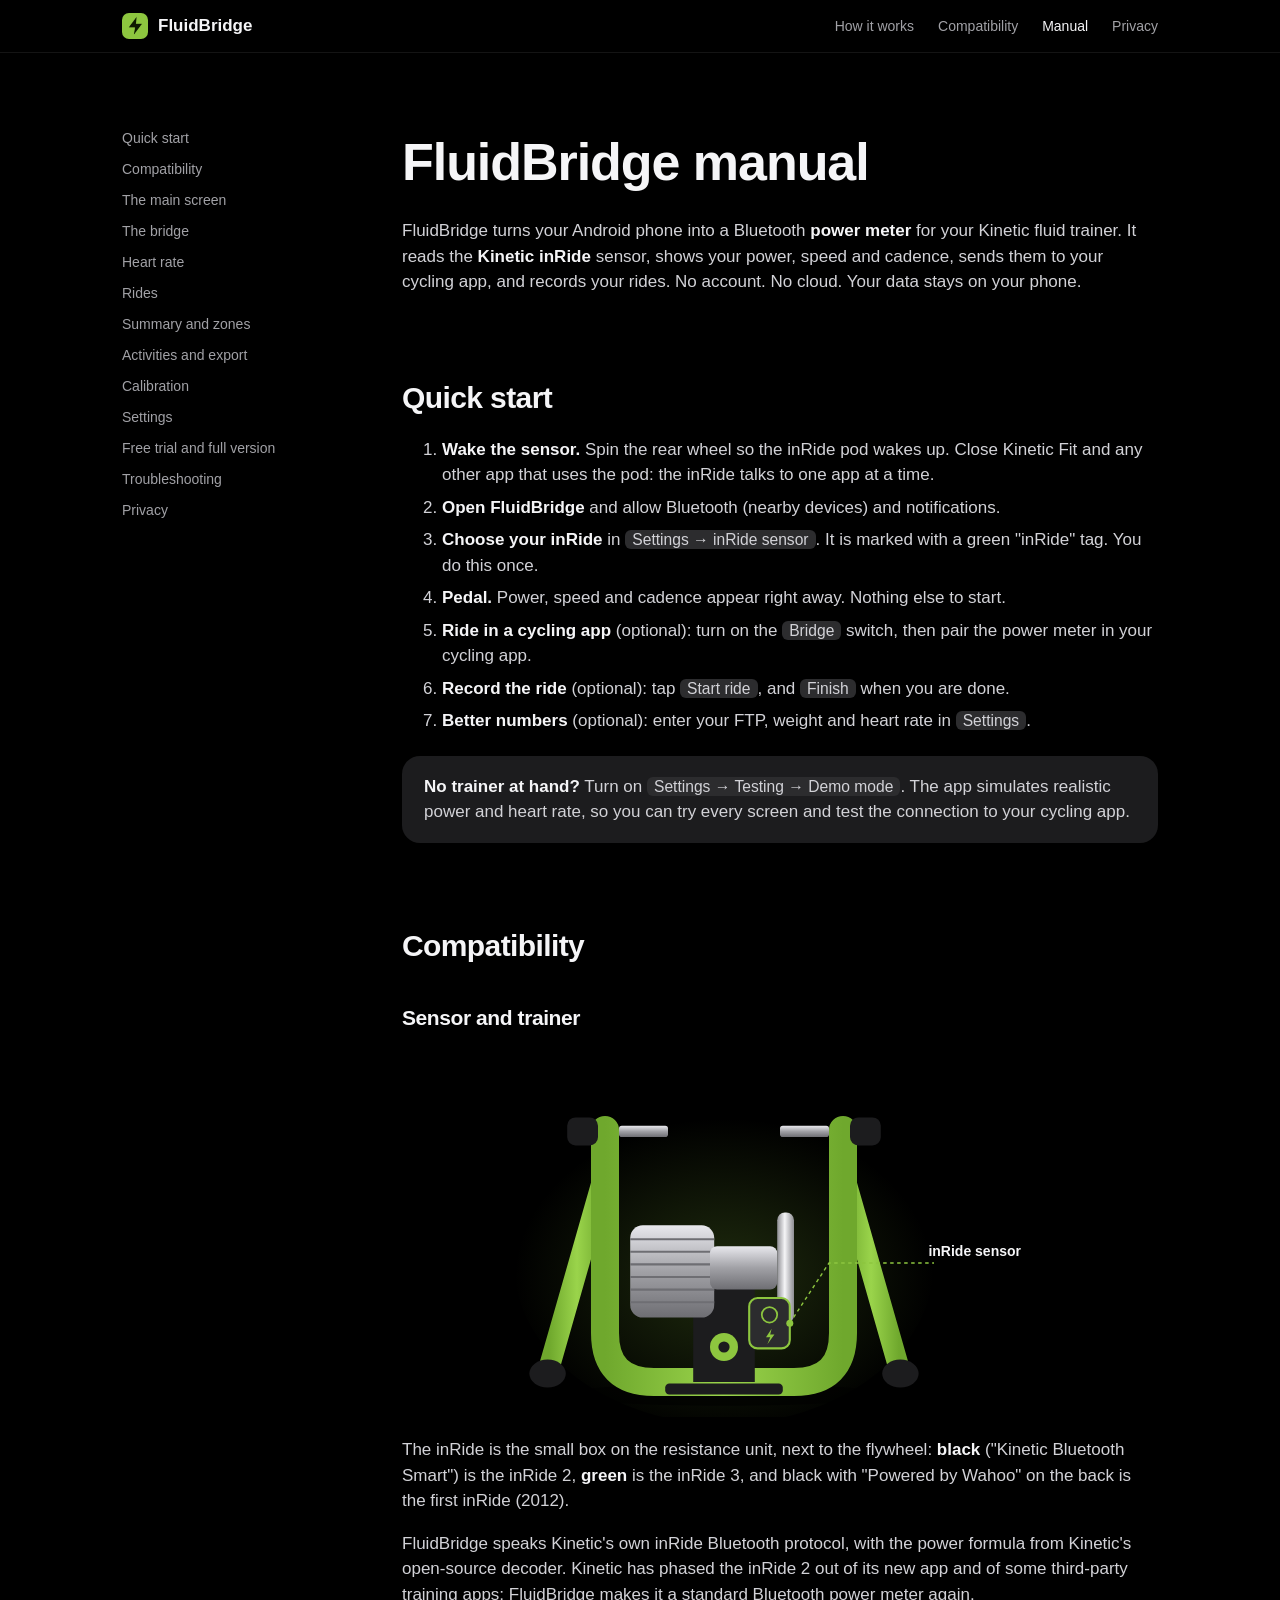
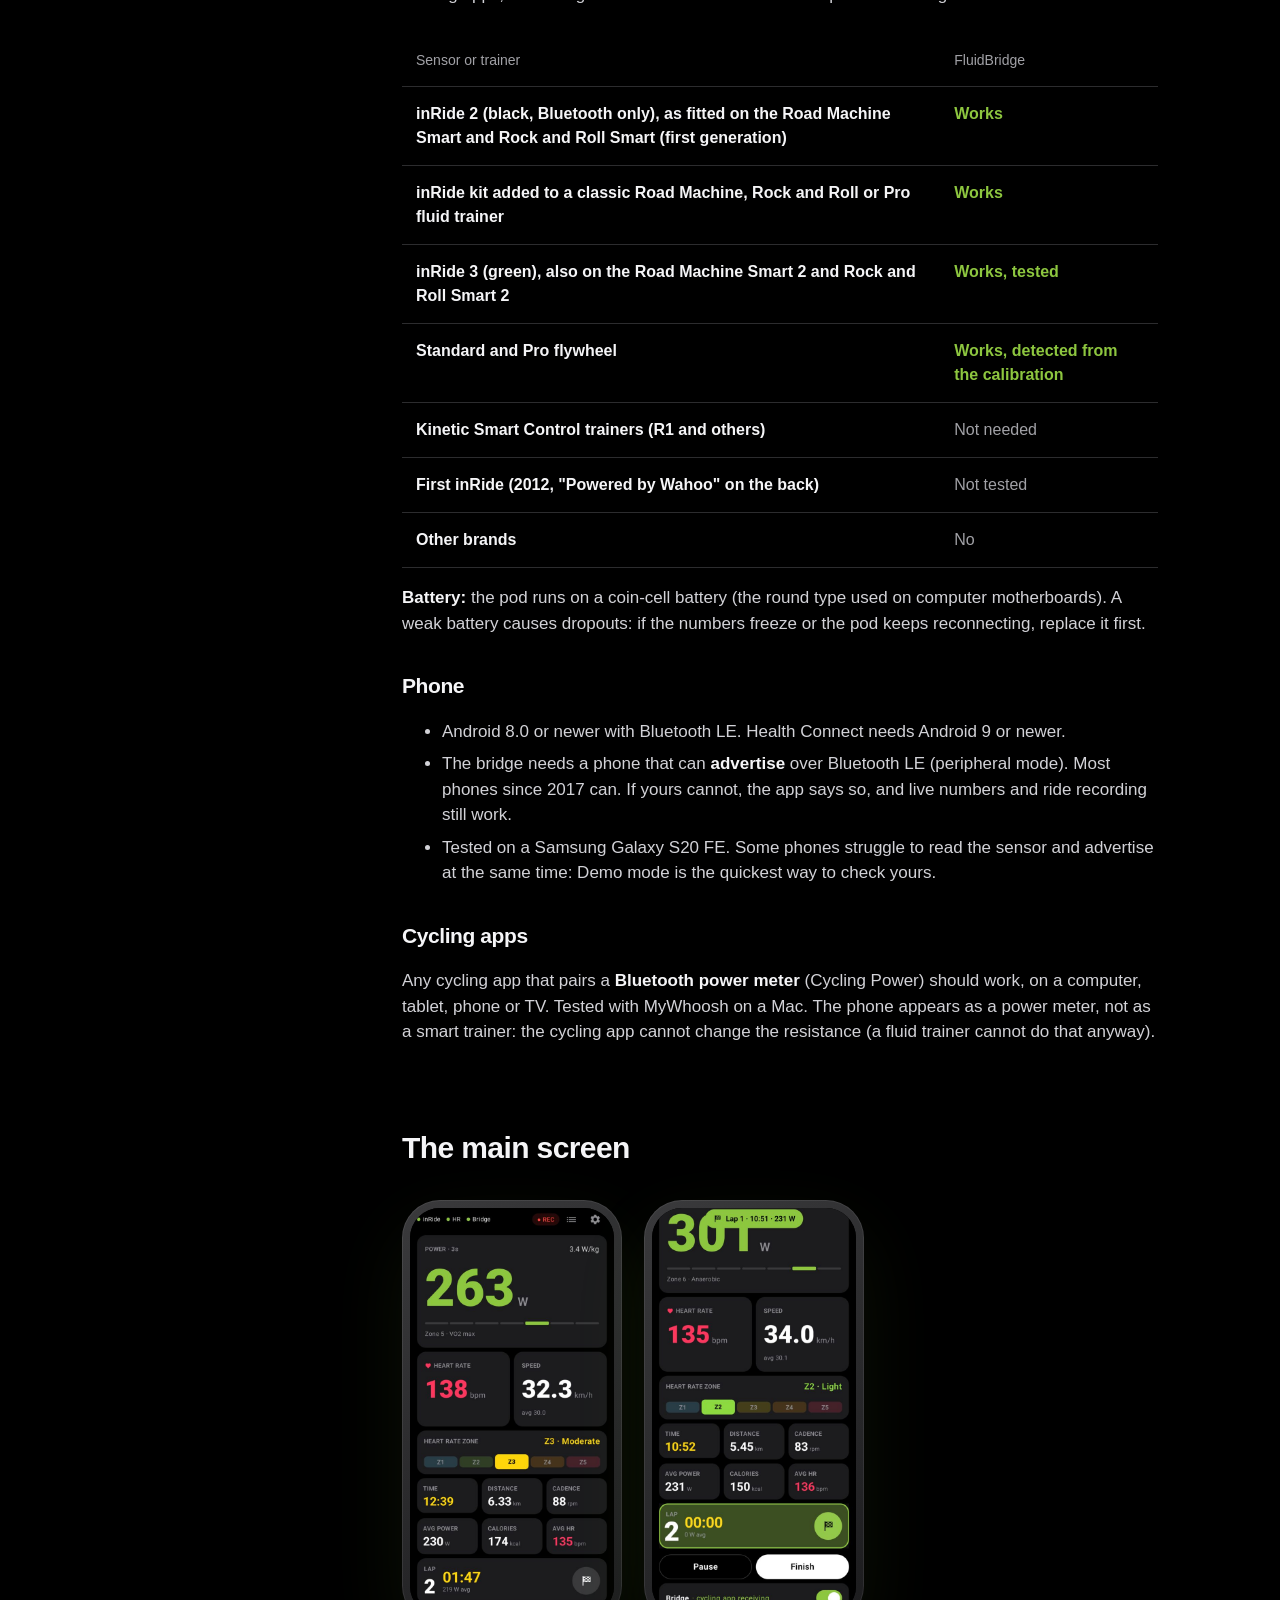
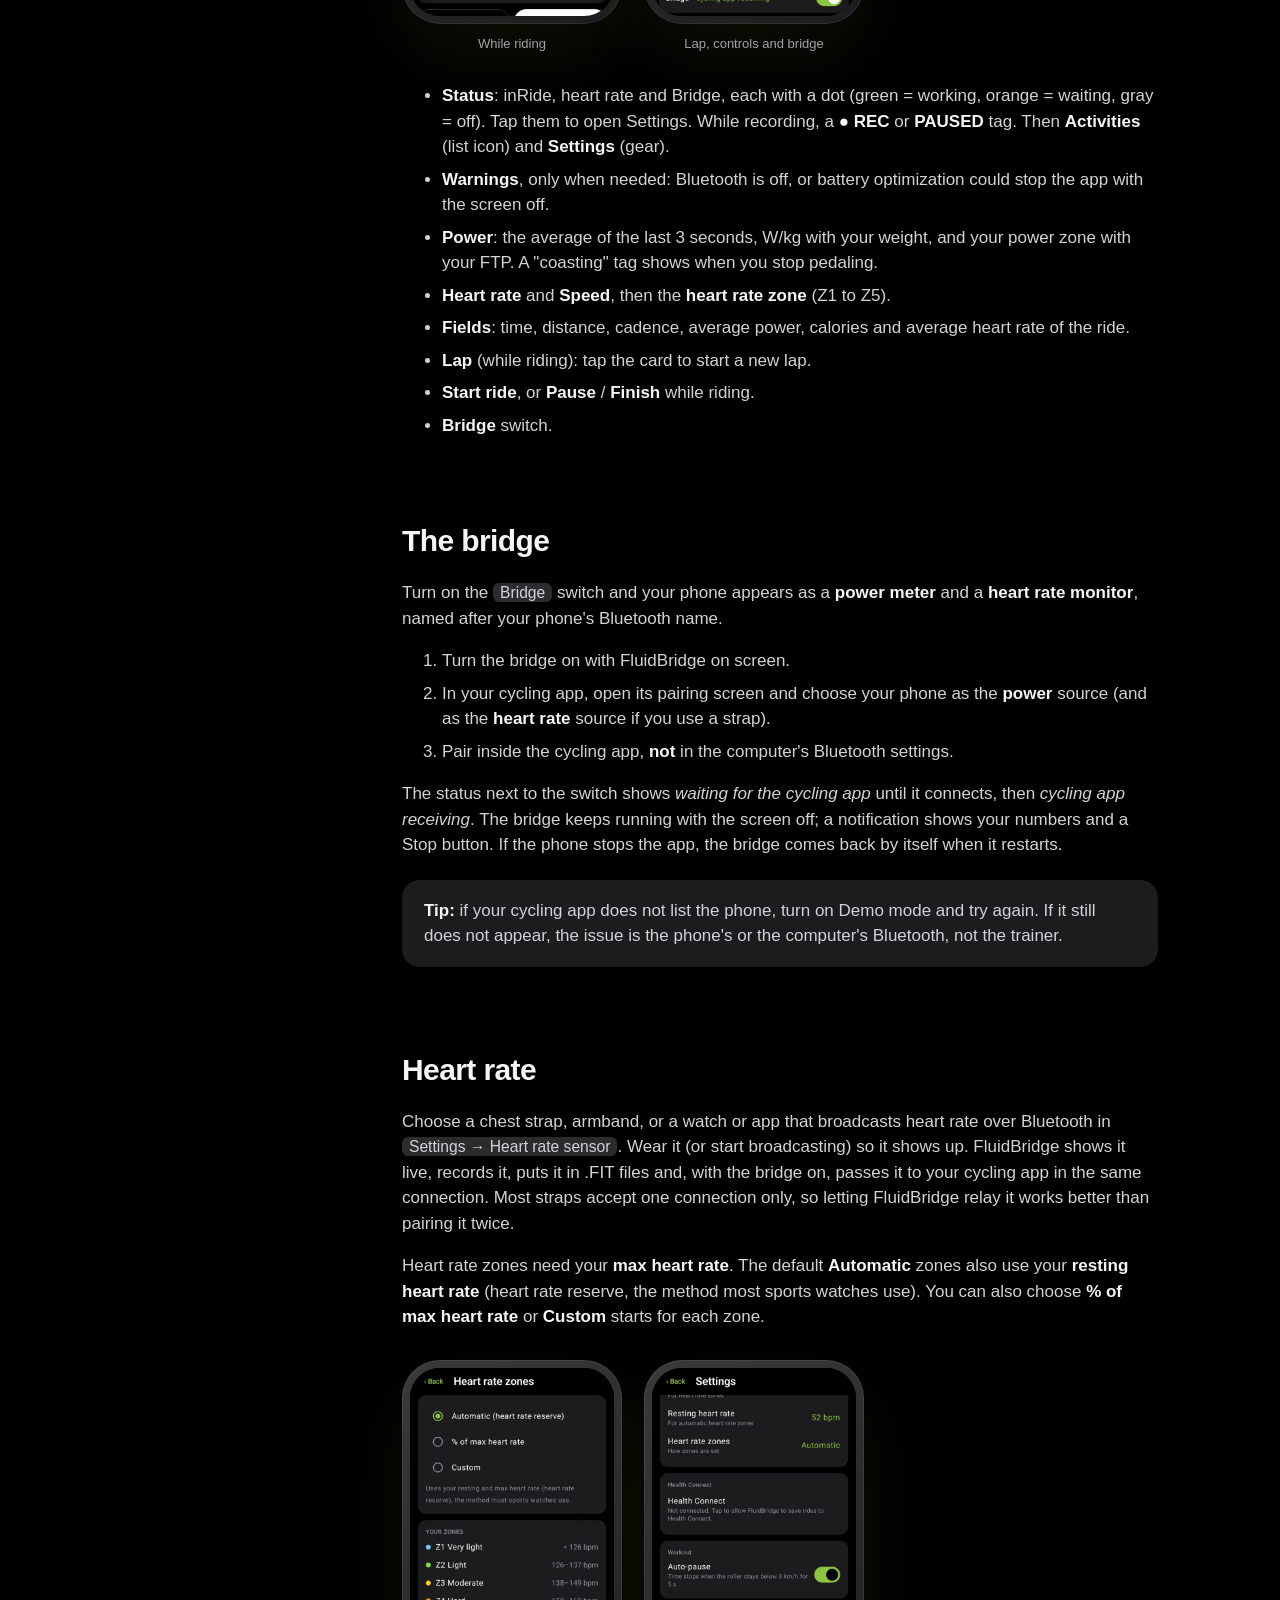
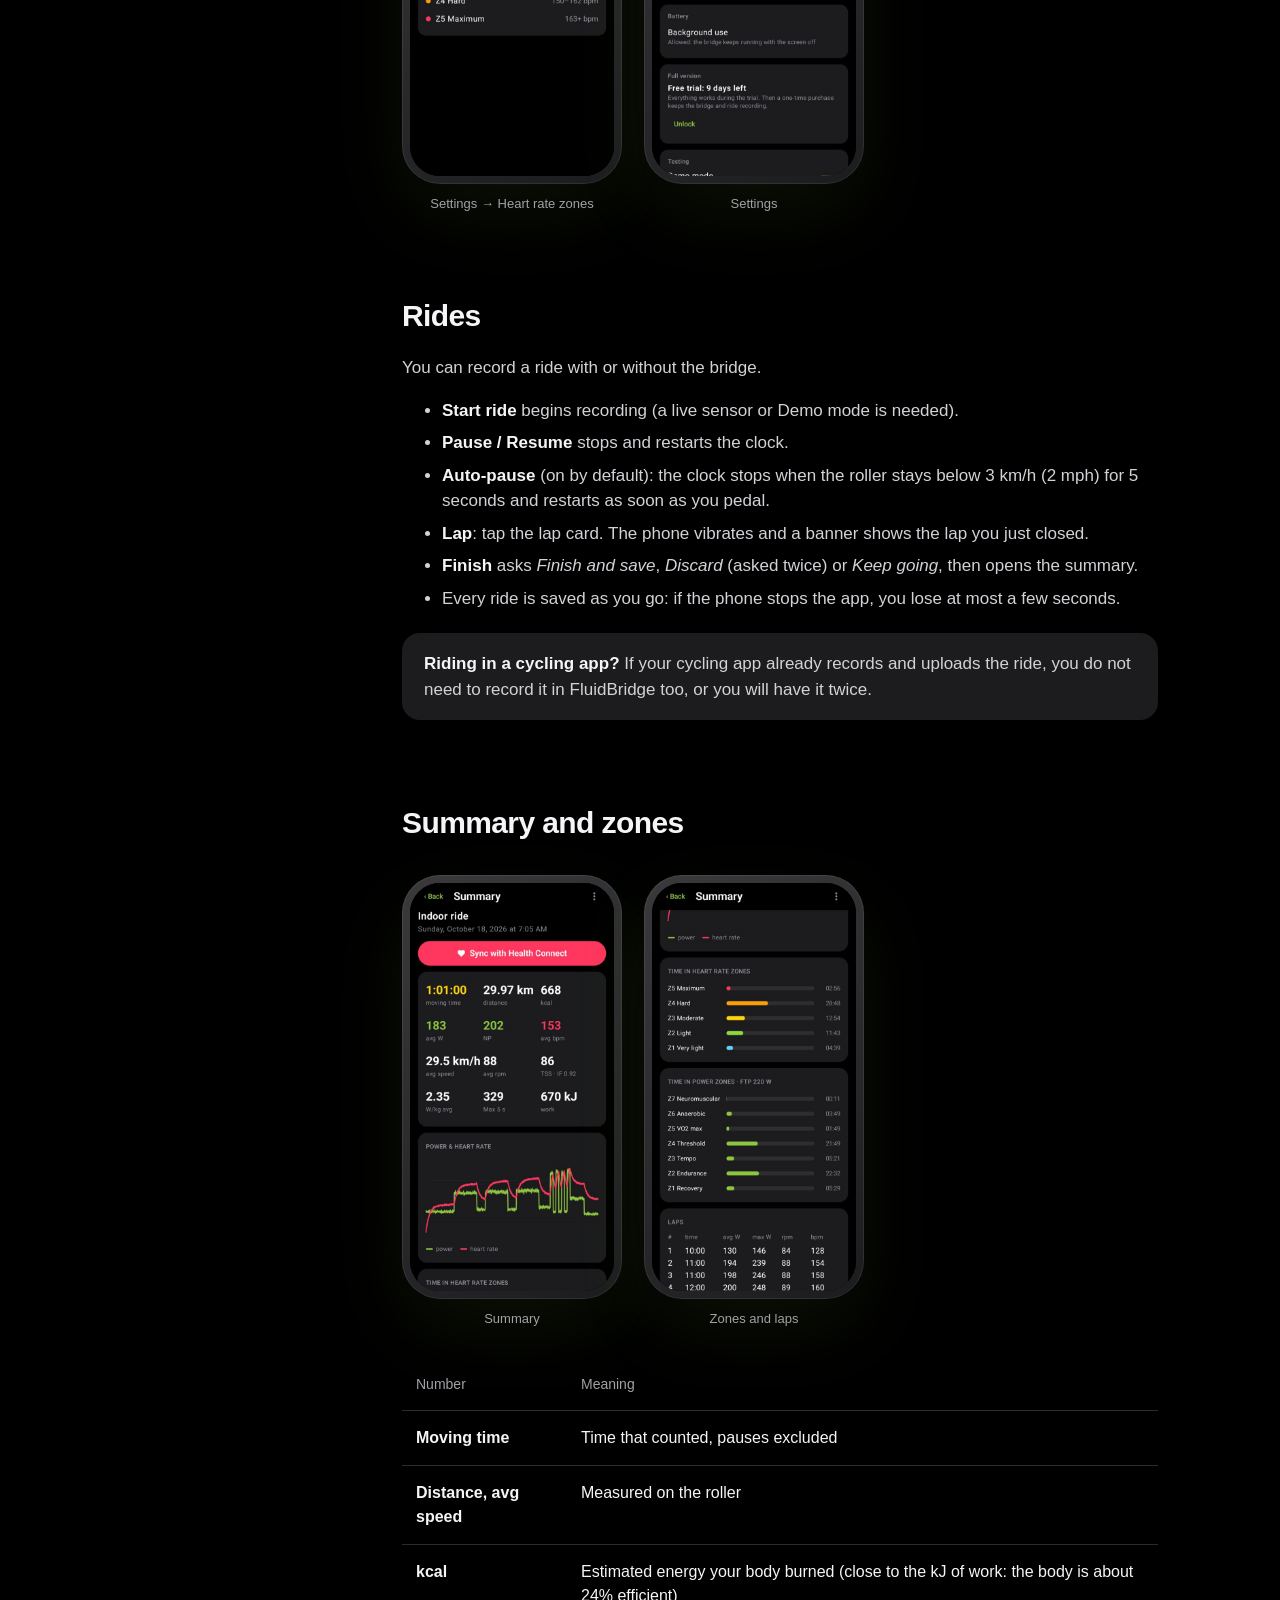
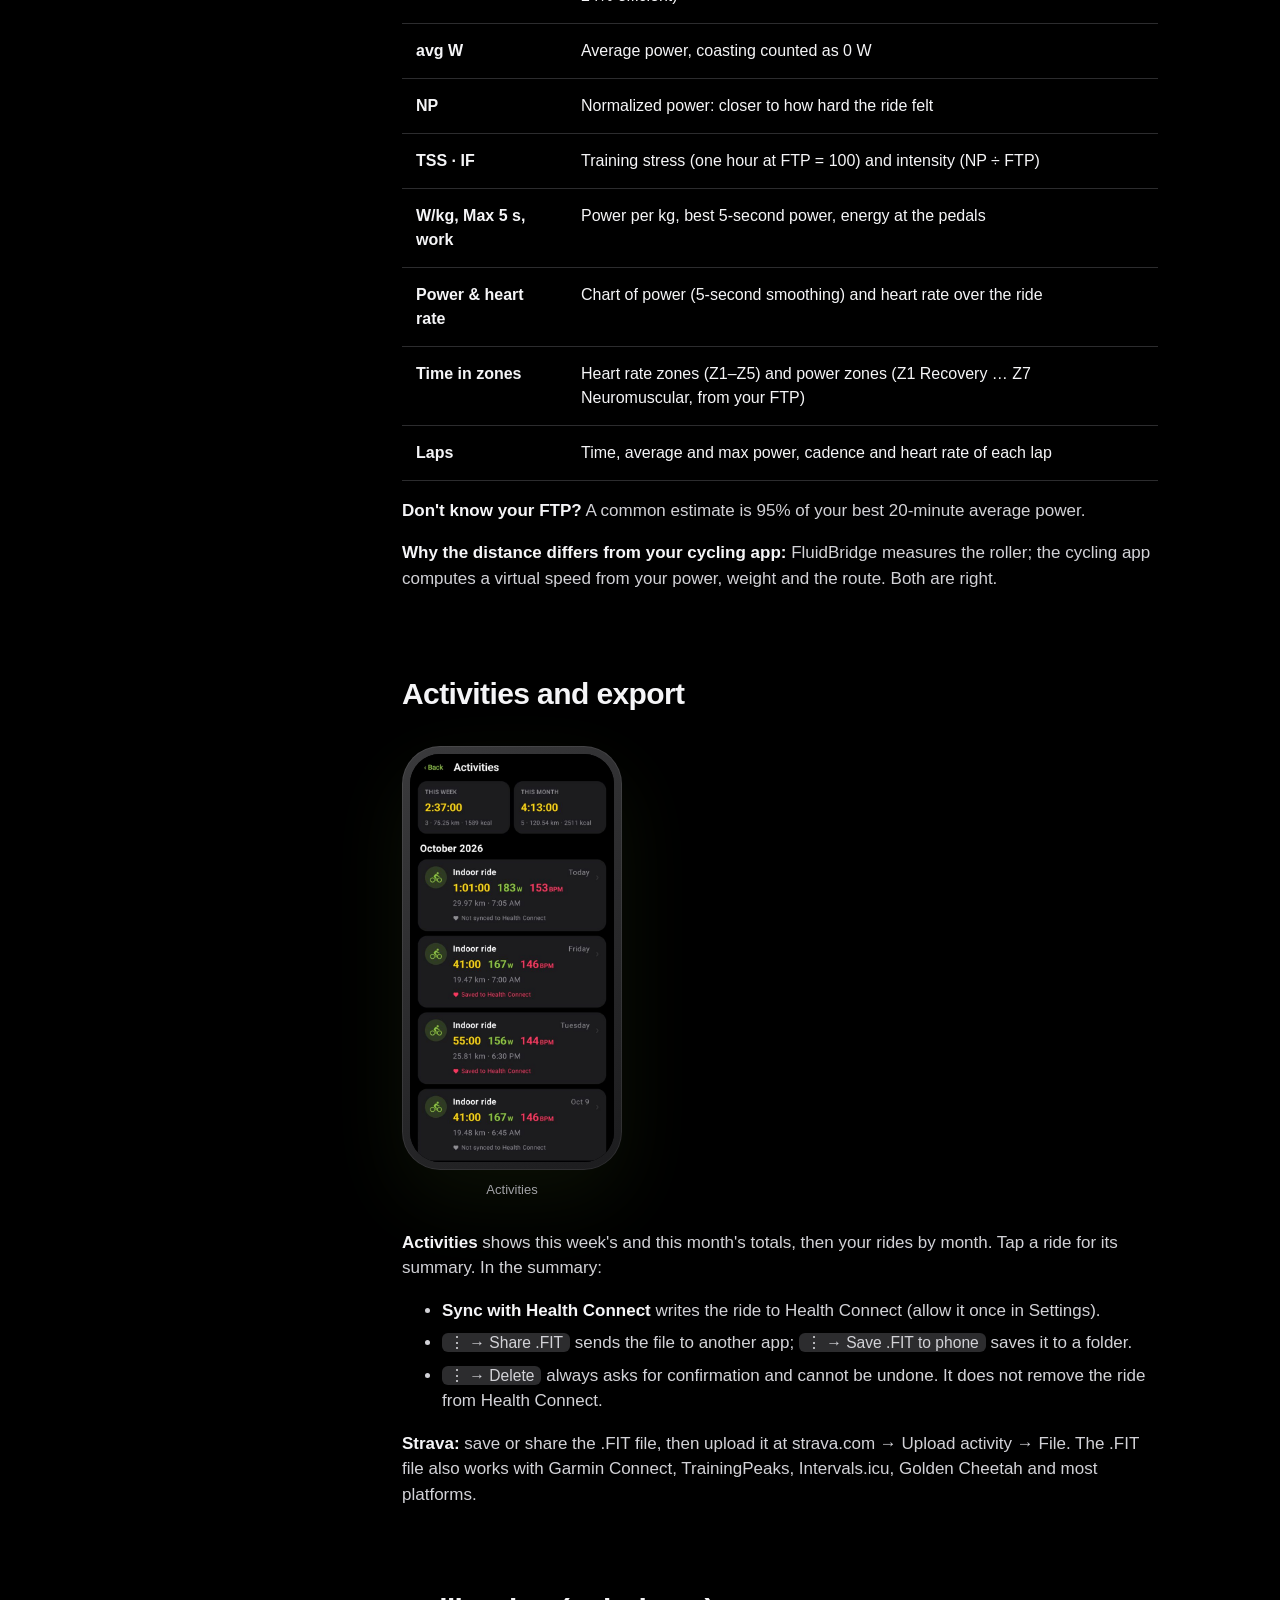
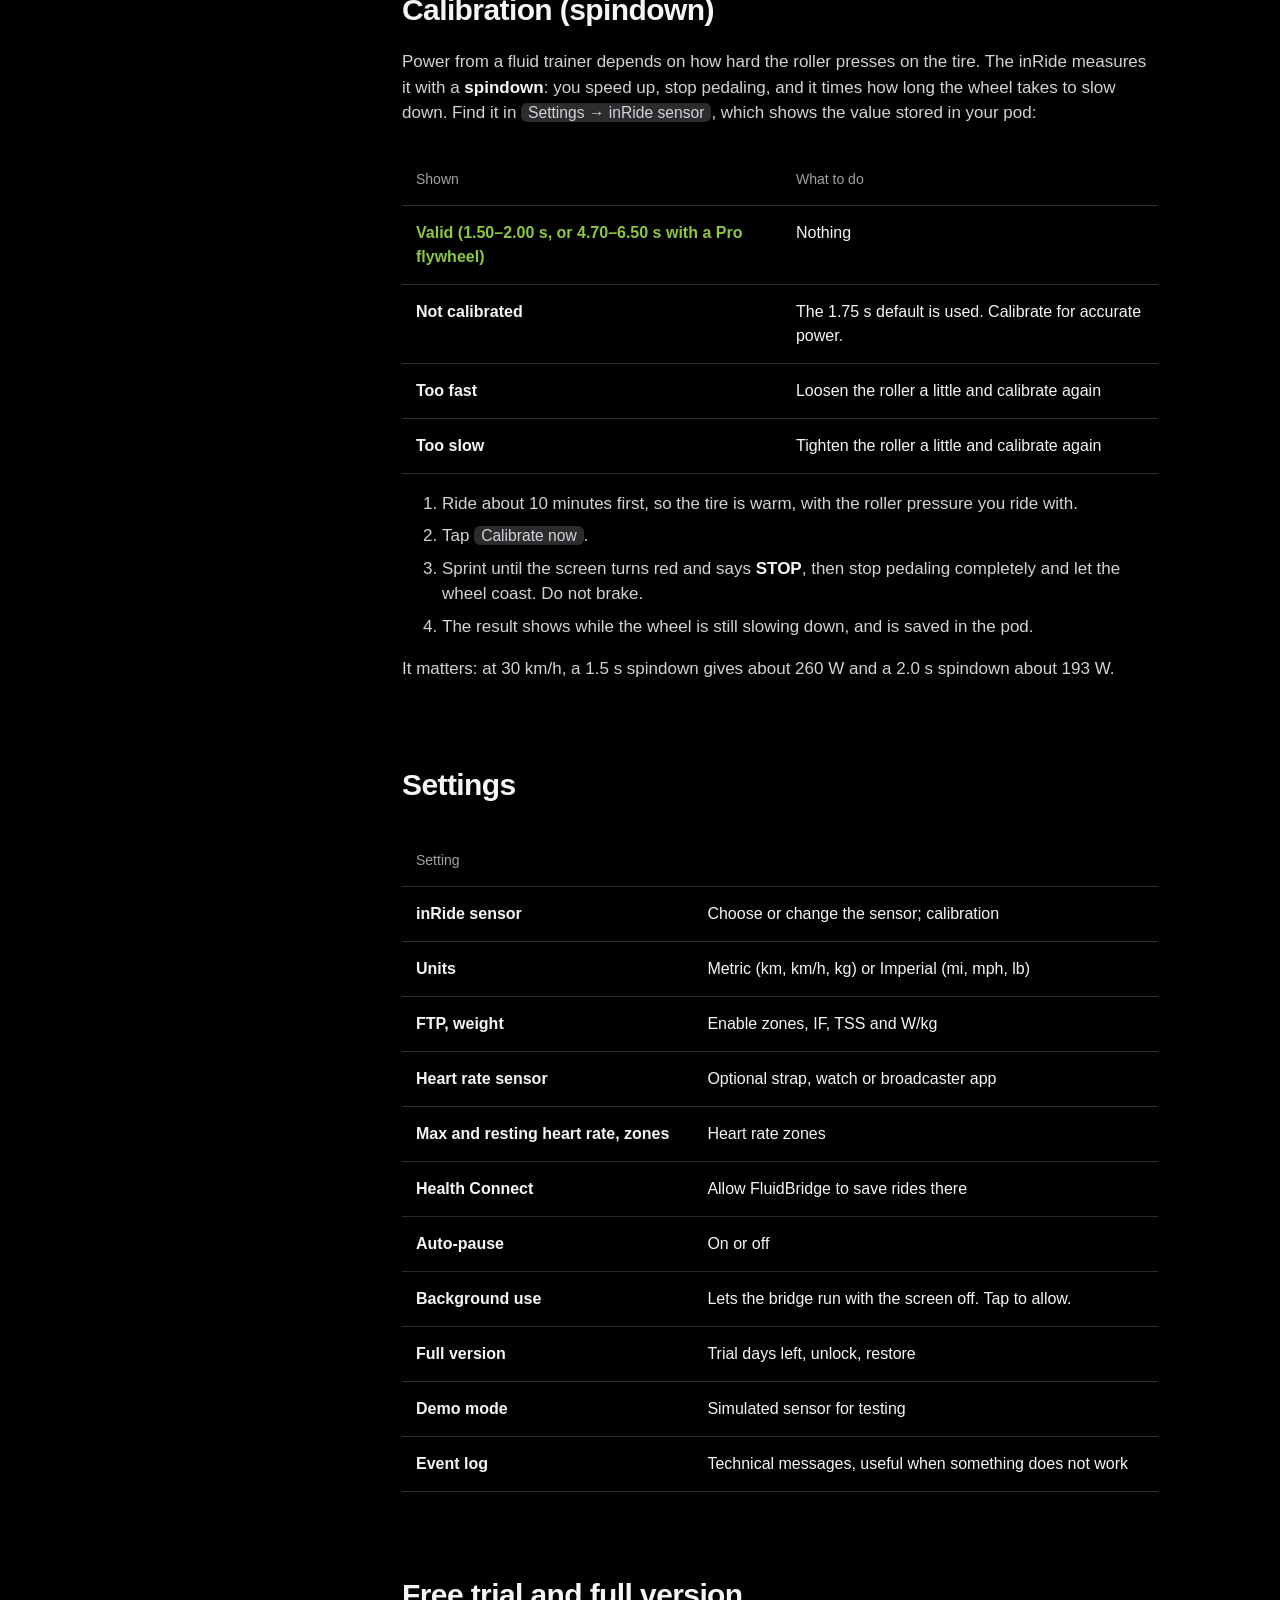
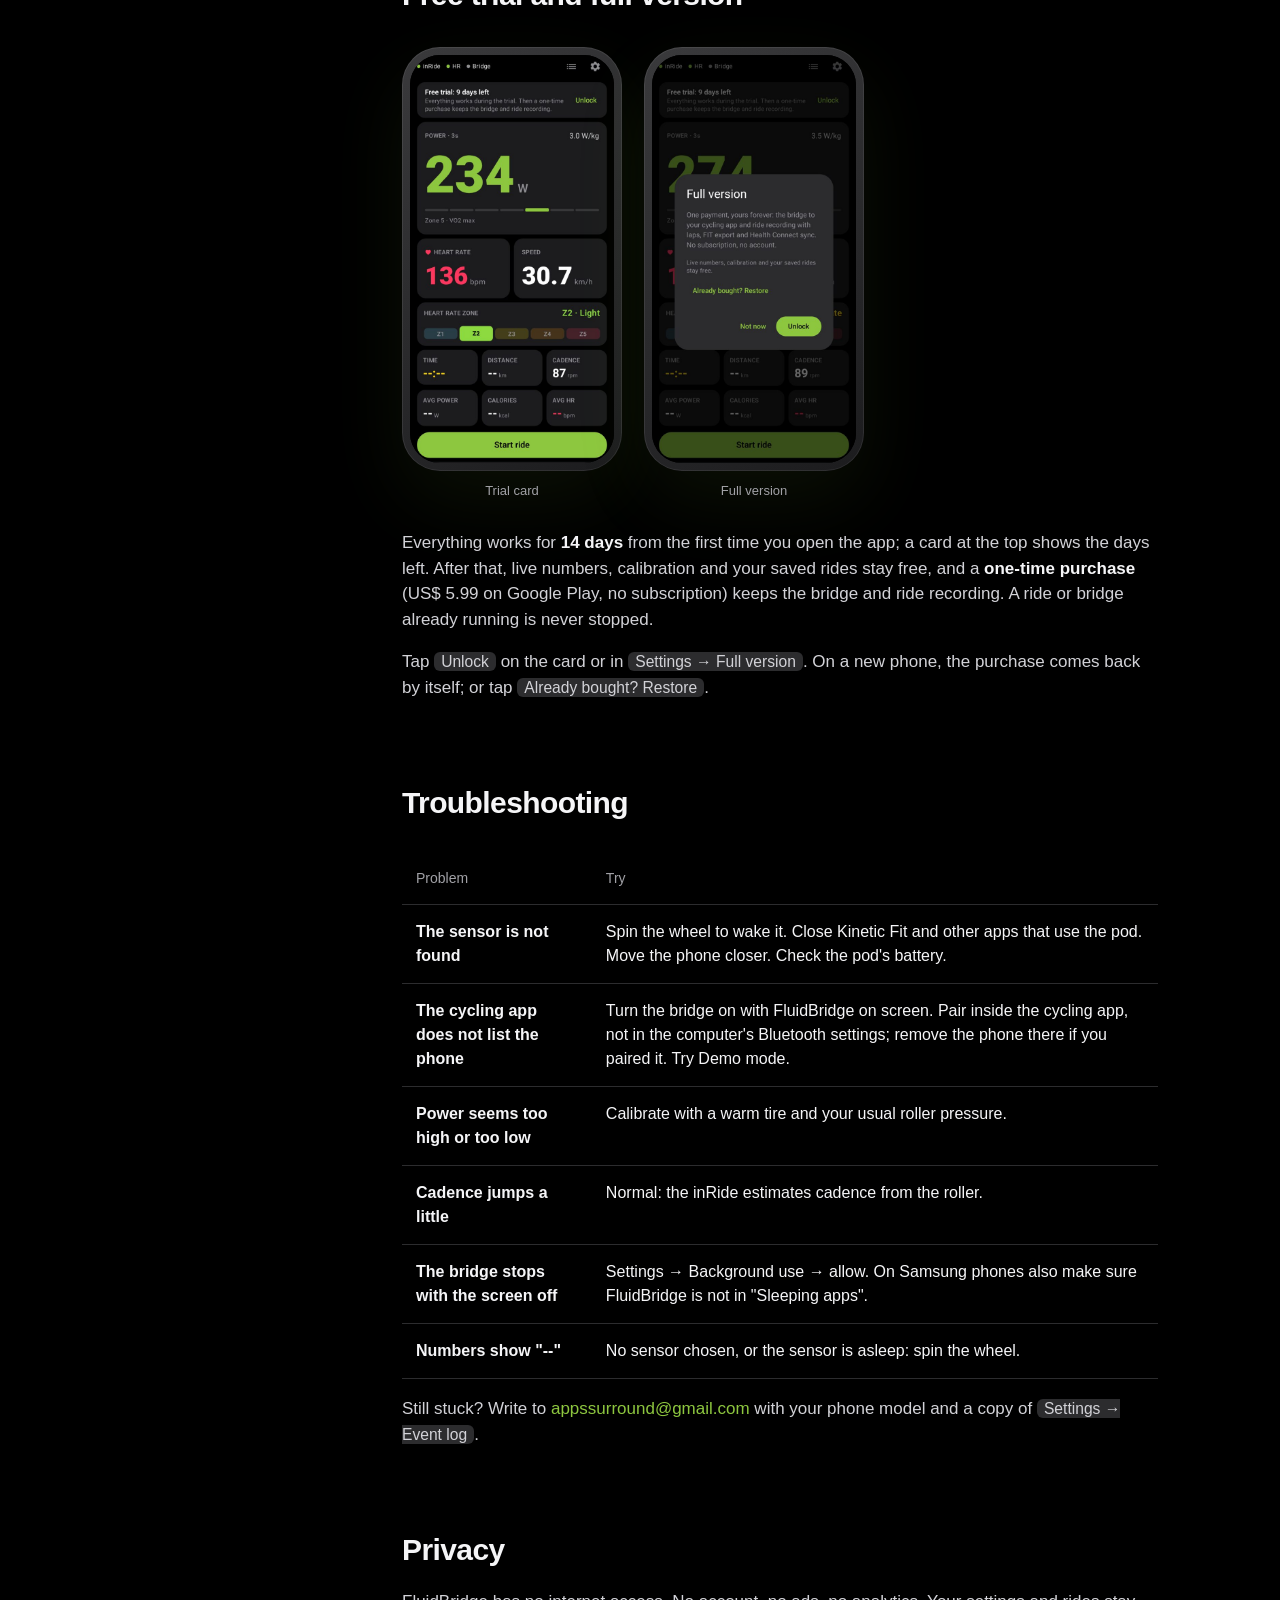
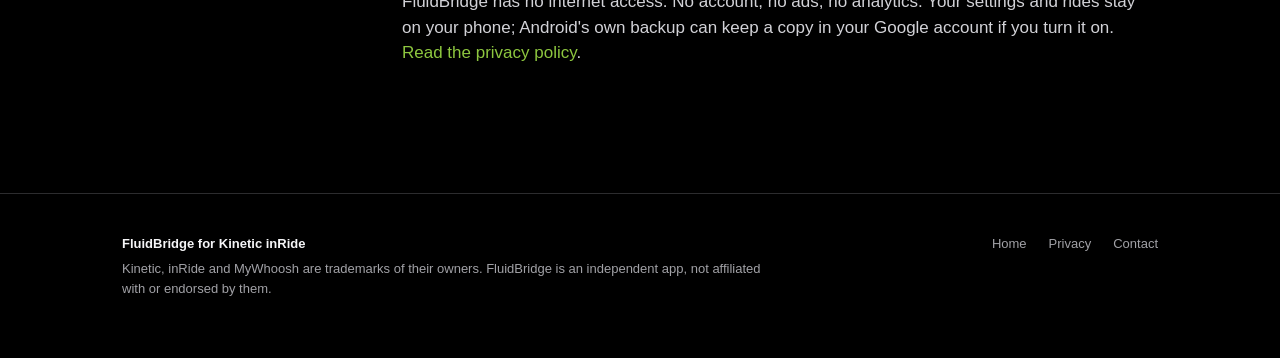
==== commit 58a8ac9e: "Site: original trainer illustration and 'Which sensor do I have?' (no third-party photos) Co-Authore" ====
--- a/manual.html
+++ b/manual.html
@@ -3,9 +3,12 @@
 <head>
 <meta charset="utf-8">
 <meta name="viewport" content="width=device-width, initial-scale=1">
-<title>FluidBridge Manual</title>
+<title>FluidBridge Manual: Kinetic inRide Power Meter App for Android</title>
 <meta name="description" content="How to use FluidBridge for Kinetic inRide: setup, the bridge, rides, zones, calibration, settings and troubleshooting.">
 <meta name="theme-color" content="#000000">
+<link rel="canonical" href="https://andeamorim.github.io/fluidbridge/manual.html">
+<meta property="og:title" content="FluidBridge manual">
+<meta property="og:image" content="https://andeamorim.github.io/fluidbridge/assets/img/og.jpg">
 <link rel="icon" href="assets/img/favicon.png">
 <link rel="apple-touch-icon" href="assets/img/icon-180.png">
 <link rel="stylesheet" href="assets/style.css">
@@ -65,6 +68,10 @@
 
     <h2 id="compatibility">Compatibility</h2>
     <h3>Sensor and trainer</h3>
+    <img class="illustration" src="assets/img/trainer.svg" alt="Kinetic fluid trainer with the inRide sensor next to the flywheel" width="560" height="364">
+    <p>The inRide is the small box on the resistance unit, next to the flywheel: <strong>black</strong> ("Kinetic
+      Bluetooth Smart") is the inRide 2, <strong>green</strong> is the inRide 3, and black with "Powered by Wahoo" on the
+      back is the first inRide (2012).</p>
     <p>FluidBridge speaks Kinetic's own inRide Bluetooth protocol, with the power formula from Kinetic's open-source
       decoder. Kinetic has phased the inRide 2 out of its new app and of some third-party training apps; FluidBridge
       makes it a standard Bluetooth power meter again.</p>
--- a/assets/style.css
+++ b/assets/style.css
@@ -156,6 +156,22 @@
 .callout strong { color: var(--green); }
 kbd { background: var(--card-2); border-radius: 6px; padding: 1px 7px; font: inherit; font-size: 0.92em; }
 
+/* Sensor illustration */
+.sensor { margin-top: 56px; text-align: left; }
+.split.sensor { grid-template-columns: 1fr 1.1fr; gap: 40px; }
+@media (max-width: 860px) { .split.sensor { grid-template-columns: 1fr; } }
+.subhead { font-size: 30px; margin-bottom: 12px; }
+.illustration { width: 100%; max-width: 560px; height: auto; margin: 20px auto; }
+
+/* FAQ */
+.faqs { max-width: 820px; margin: 46px auto 0; }
+.faq { background: var(--card); border-radius: 18px; padding: 0 24px; margin-bottom: 12px; }
+.faq summary { cursor: pointer; list-style: none; padding: 20px 30px 20px 0; font-weight: 600; font-size: 18px; position: relative; }
+.faq summary::-webkit-details-marker { display: none; }
+.faq summary::after { content: "+"; position: absolute; right: 0; top: 16px; color: var(--green); font-size: 26px; font-weight: 400; }
+.faq[open] summary::after { content: "−"; }
+.faq p { color: var(--muted); margin: 0; padding: 0 0 22px; }
+
 /* Footer */
 footer { border-top: 1px solid var(--line); padding: 40px 0 60px; color: var(--muted); font-size: 13px; }
 footer .wrap { display: flex; flex-wrap: wrap; gap: 14px 30px; justify-content: space-between; }
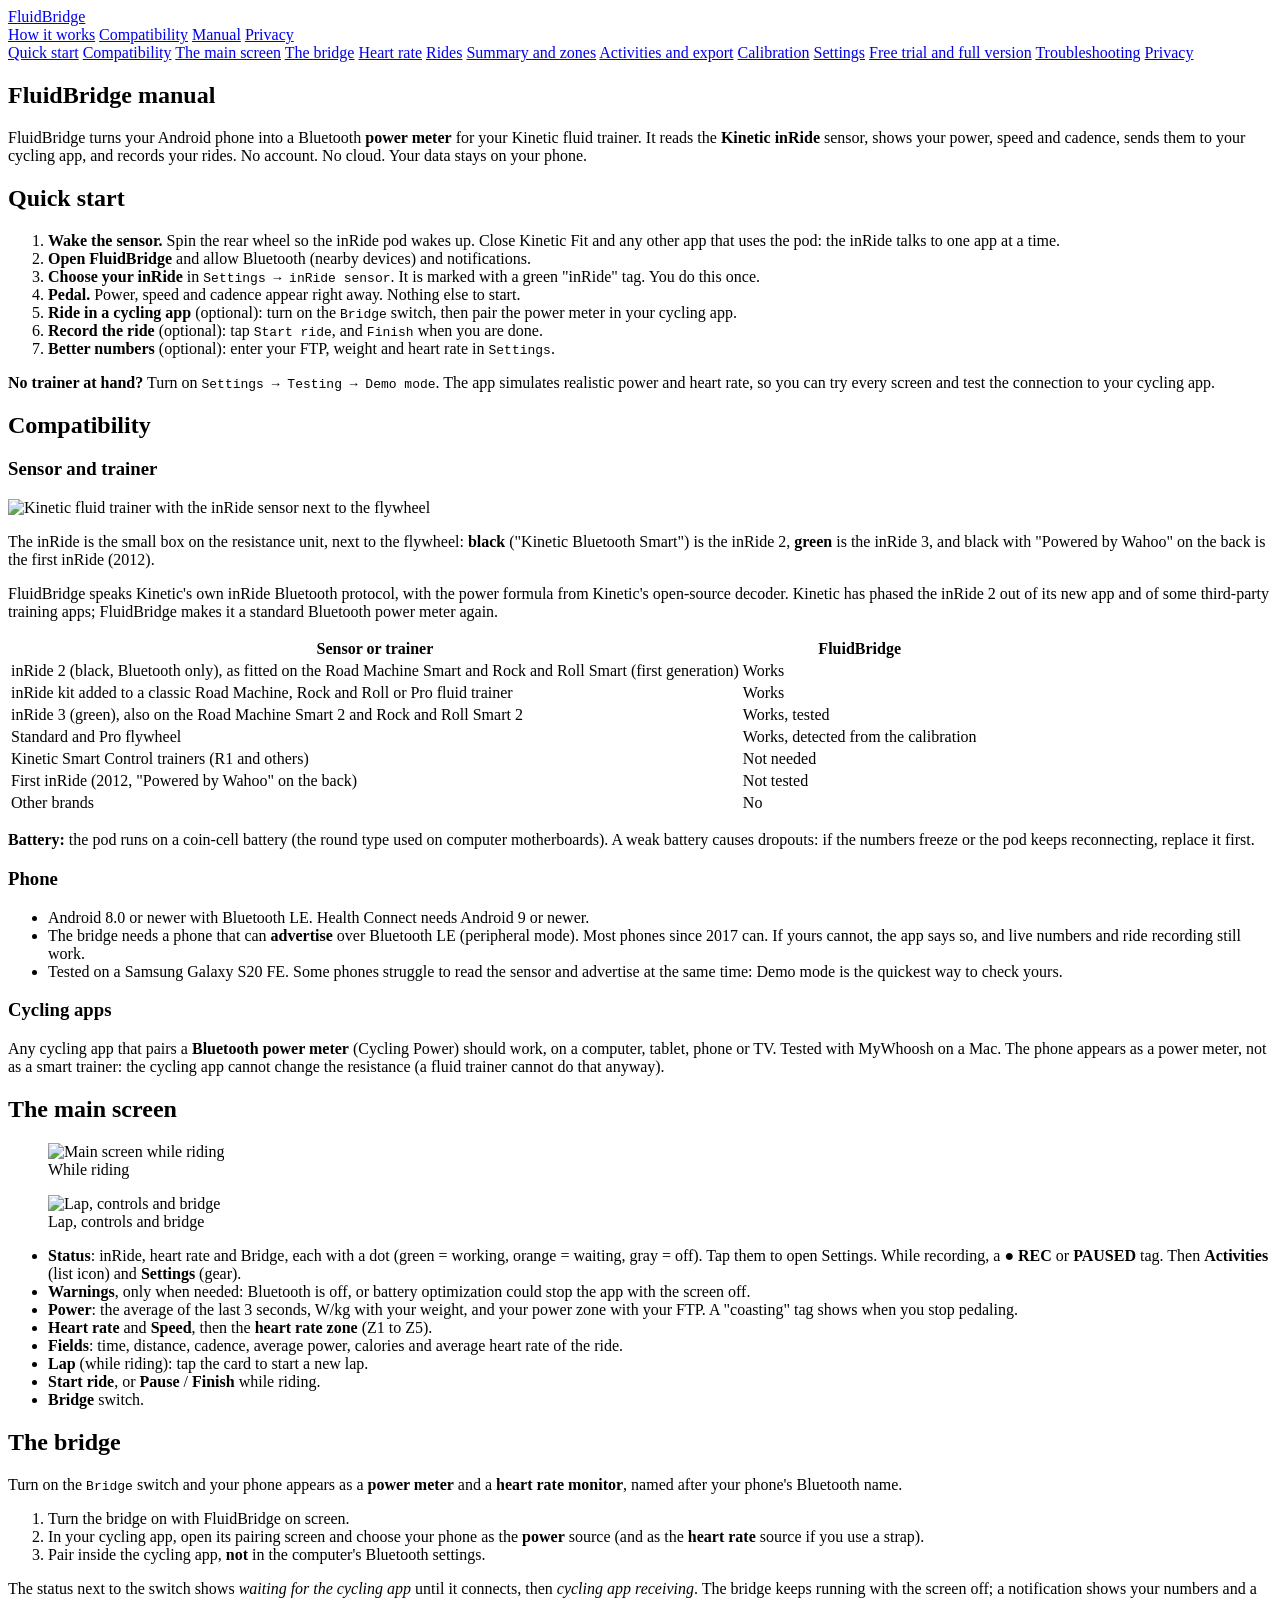
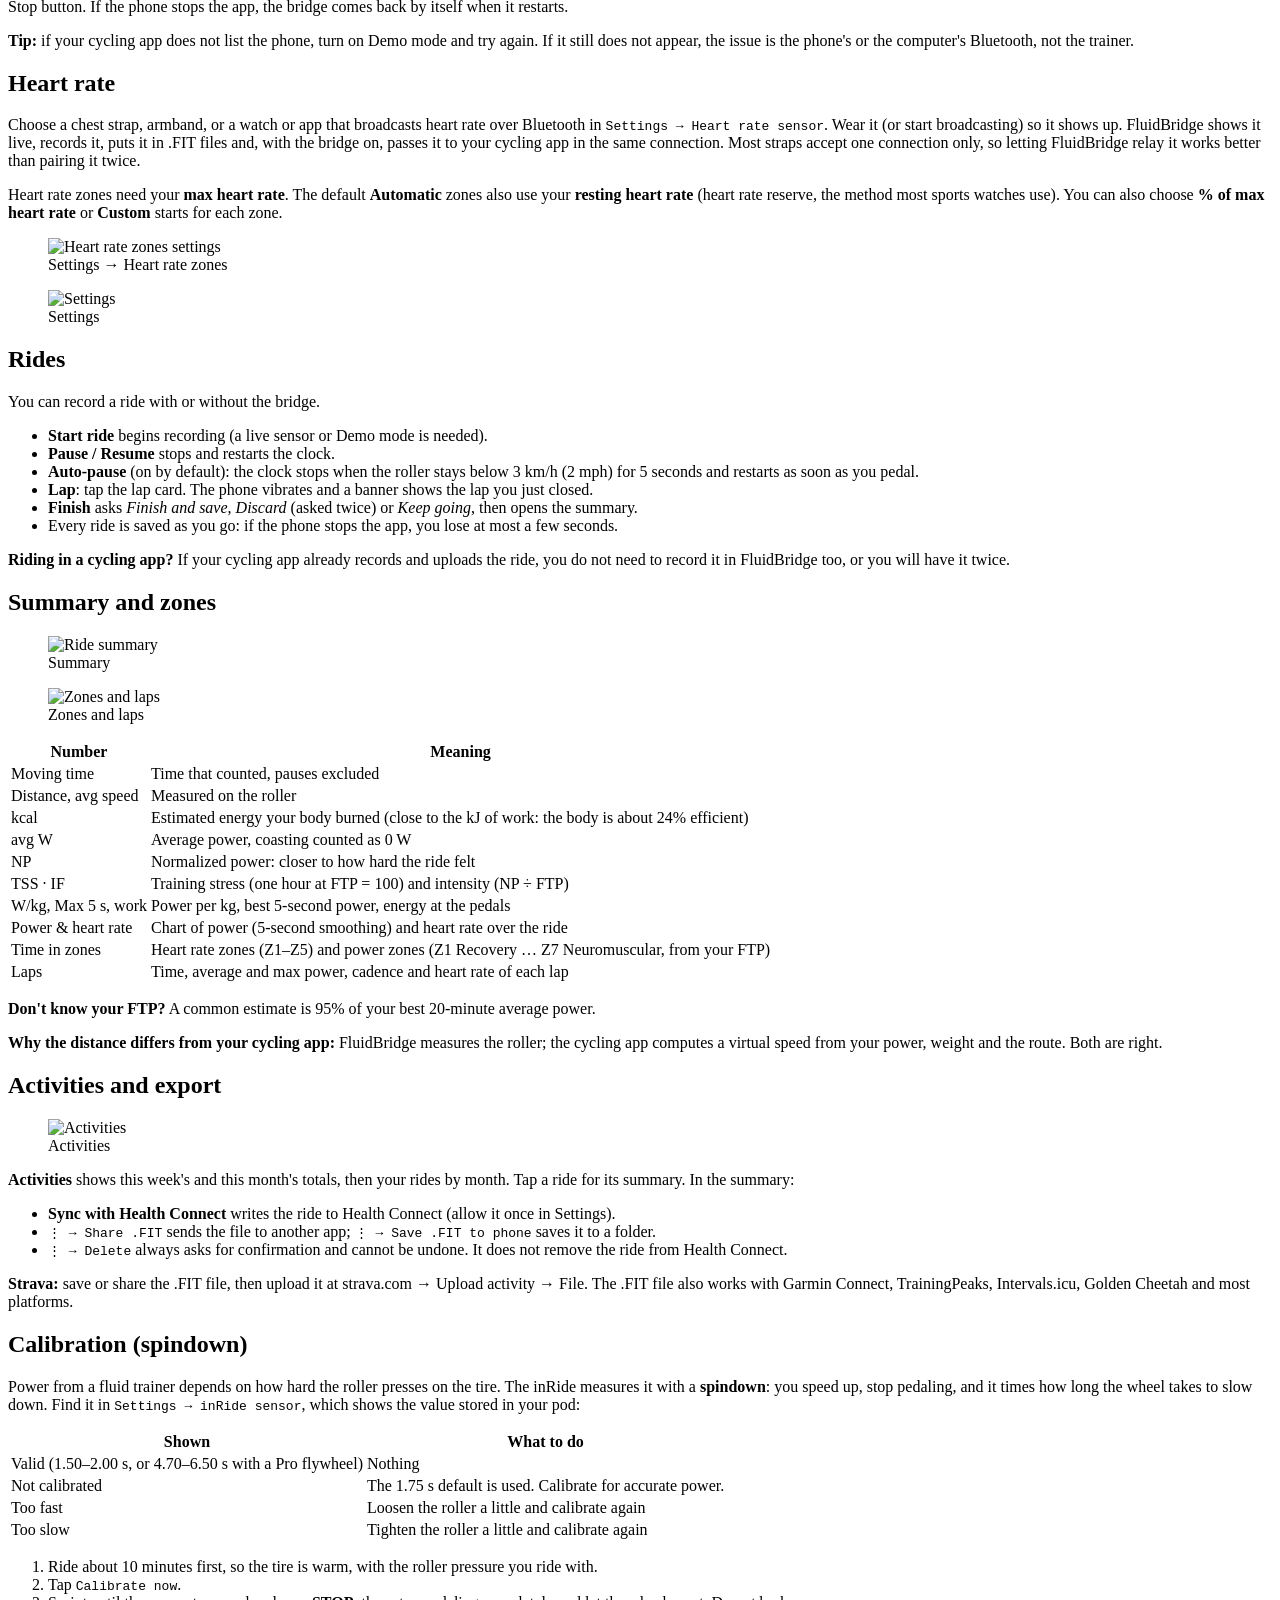
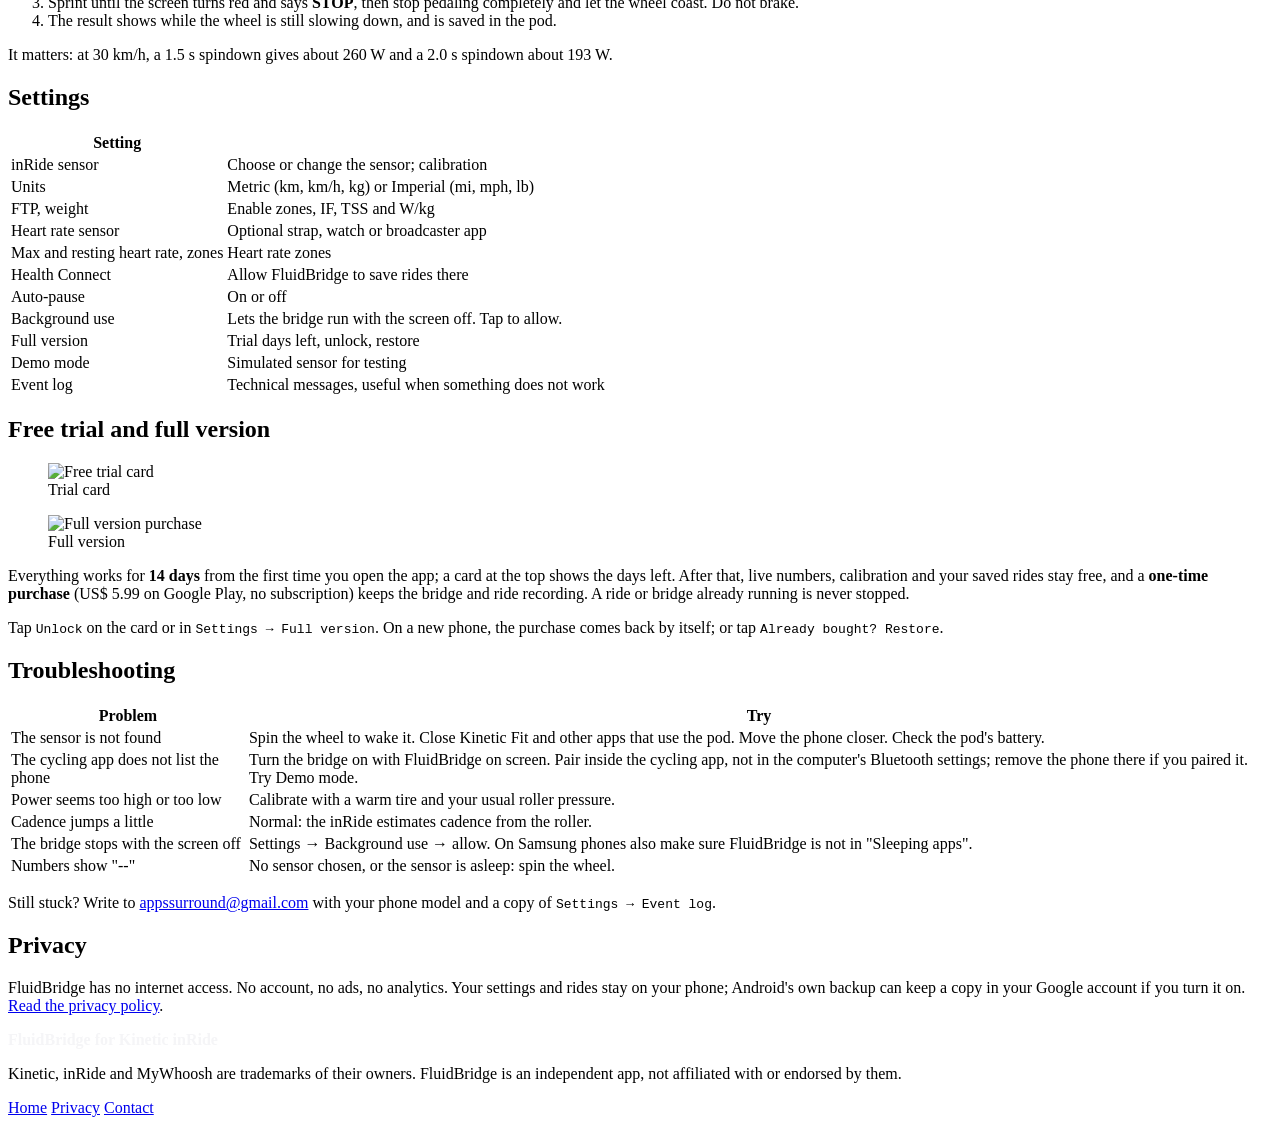
==== commit 74ad9d20: "Site moves to surround.services/fluidbridge: absolute /fluidbridge/ paths, new canonical URLs, app a" ====
--- a/manual.html
+++ b/manual.html
@@ -6,23 +6,23 @@
 <title>FluidBridge Manual: Kinetic inRide Power Meter App for Android</title>
 <meta name="description" content="How to use FluidBridge for Kinetic inRide: setup, the bridge, rides, zones, calibration, settings and troubleshooting.">
 <meta name="theme-color" content="#000000">
-<link rel="canonical" href="https://andeamorim.github.io/fluidbridge/manual.html">
+<link rel="canonical" href="https://www.surround.services/fluidbridge/manual.html">
 <meta property="og:title" content="FluidBridge manual">
-<meta property="og:image" content="https://andeamorim.github.io/fluidbridge/assets/img/og.jpg">
-<link rel="icon" href="assets/img/favicon.png">
-<link rel="apple-touch-icon" href="assets/img/icon-180.png">
-<link rel="stylesheet" href="assets/style.css">
+<meta property="og:image" content="https://www.surround.services/fluidbridge/assets/img/og.jpg">
+<link rel="icon" href="/fluidbridge/assets/img/favicon.png">
+<link rel="apple-touch-icon" href="/fluidbridge/assets/img/icon-180.png">
+<link rel="stylesheet" href="/fluidbridge/assets/style.css">
 </head>
 <body>
 
 <header class="nav">
   <div class="wrap">
-    <a class="brand" href="./"><img src="assets/img/icon-180.png" alt="">FluidBridge</a>
+    <a class="brand" href="/fluidbridge/"><img src="/fluidbridge/assets/img/icon-180.png" alt="">FluidBridge</a>
     <nav class="links">
-      <a class="wide" href="./#how">How it works</a>
-      <a class="wide" href="./#compatibility">Compatibility</a>
-      <a href="manual.html" aria-current="page">Manual</a>
-      <a href="privacy.html">Privacy</a>
+      <a class="wide" href="/fluidbridge/#how">How it works</a>
+      <a class="wide" href="/fluidbridge/#compatibility">Compatibility</a>
+      <a href="/fluidbridge/manual.html" aria-current="page">Manual</a>
+      <a href="/fluidbridge/privacy.html">Privacy</a>
     </nav>
   </div>
 </header>
@@ -68,7 +68,7 @@
 
     <h2 id="compatibility">Compatibility</h2>
     <h3>Sensor and trainer</h3>
-    <img class="illustration" src="assets/img/trainer.svg" alt="Kinetic fluid trainer with the inRide sensor next to the flywheel" width="560" height="364">
+    <img class="illustration" src="/fluidbridge/assets/img/trainer.svg" alt="Kinetic fluid trainer with the inRide sensor next to the flywheel" width="560" height="364">
     <p>The inRide is the small box on the resistance unit, next to the flywheel: <strong>black</strong> ("Kinetic
       Bluetooth Smart") is the inRide 2, <strong>green</strong> is the inRide 3, and black with "Powered by Wahoo" on the
       back is the first inRide (2012).</p>
@@ -106,8 +106,8 @@
 
     <h2 id="main">The main screen</h2>
     <div class="shots">
-      <figure><div class="phone small"><img src="assets/img/1-ride.jpg" alt="Main screen while riding"></div><figcaption>While riding</figcaption></figure>
-      <figure><div class="phone small"><img src="assets/img/2-lap-bridge.jpg" alt="Lap, controls and bridge"></div><figcaption>Lap, controls and bridge</figcaption></figure>
+      <figure><div class="phone small"><img src="/fluidbridge/assets/img/1-ride.jpg" alt="Main screen while riding"></div><figcaption>While riding</figcaption></figure>
+      <figure><div class="phone small"><img src="/fluidbridge/assets/img/2-lap-bridge.jpg" alt="Lap, controls and bridge"></div><figcaption>Lap, controls and bridge</figcaption></figure>
     </div>
     <ul>
       <li><strong>Status</strong>: inRide, heart rate and Bridge, each with a dot (green = working, orange = waiting,
@@ -148,8 +148,8 @@
       your <strong>resting heart rate</strong> (heart rate reserve, the method most sports watches use). You can also
       choose <strong>% of max heart rate</strong> or <strong>Custom</strong> starts for each zone.</p>
     <div class="shots">
-      <figure><div class="phone small"><img src="assets/img/zones.jpg" alt="Heart rate zones settings"></div><figcaption>Settings → Heart rate zones</figcaption></figure>
-      <figure><div class="phone small"><img src="assets/img/settings2.jpg" alt="Settings"></div><figcaption>Settings</figcaption></figure>
+      <figure><div class="phone small"><img src="/fluidbridge/assets/img/zones.jpg" alt="Heart rate zones settings"></div><figcaption>Settings → Heart rate zones</figcaption></figure>
+      <figure><div class="phone small"><img src="/fluidbridge/assets/img/settings2.jpg" alt="Settings"></div><figcaption>Settings</figcaption></figure>
     </div>
 
     <h2 id="rides">Rides</h2>
@@ -169,8 +169,8 @@
 
     <h2 id="summary">Summary and zones</h2>
     <div class="shots">
-      <figure><div class="phone small"><img src="assets/img/4-summary.jpg" alt="Ride summary"></div><figcaption>Summary</figcaption></figure>
-      <figure><div class="phone small"><img src="assets/img/5-zones.jpg" alt="Zones and laps"></div><figcaption>Zones and laps</figcaption></figure>
+      <figure><div class="phone small"><img src="/fluidbridge/assets/img/4-summary.jpg" alt="Ride summary"></div><figcaption>Summary</figcaption></figure>
+      <figure><div class="phone small"><img src="/fluidbridge/assets/img/5-zones.jpg" alt="Zones and laps"></div><figcaption>Zones and laps</figcaption></figure>
     </div>
     <table>
       <thead><tr><th>Number</th><th>Meaning</th></tr></thead>
@@ -193,7 +193,7 @@
 
     <h2 id="activities">Activities and export</h2>
     <div class="shots">
-      <figure><div class="phone small"><img src="assets/img/3-activities.jpg" alt="Activities"></div><figcaption>Activities</figcaption></figure>
+      <figure><div class="phone small"><img src="/fluidbridge/assets/img/3-activities.jpg" alt="Activities"></div><figcaption>Activities</figcaption></figure>
     </div>
     <p><strong>Activities</strong> shows this week's and this month's totals, then your rides by month. Tap a ride for
       its summary. In the summary:</p>
@@ -248,8 +248,8 @@
 
     <h2 id="trial">Free trial and full version</h2>
     <div class="shots">
-      <figure><div class="phone small"><img src="assets/img/trial.jpg" alt="Free trial card"></div><figcaption>Trial card</figcaption></figure>
-      <figure><div class="phone small"><img src="assets/img/unlock.jpg" alt="Full version purchase"></div><figcaption>Full version</figcaption></figure>
+      <figure><div class="phone small"><img src="/fluidbridge/assets/img/trial.jpg" alt="Free trial card"></div><figcaption>Trial card</figcaption></figure>
+      <figure><div class="phone small"><img src="/fluidbridge/assets/img/unlock.jpg" alt="Full version purchase"></div><figcaption>Full version</figcaption></figure>
     </div>
     <p>Everything works for <strong>14 days</strong> from the first time you open the app; a card at the top shows the
       days left. After that, live numbers, calibration and your saved rides stay free, and a <strong>one-time
@@ -276,7 +276,7 @@
     <h2 id="privacy">Privacy</h2>
     <p>FluidBridge has no internet access. No account, no ads, no analytics. Your settings and rides stay on your phone;
       Android's own backup can keep a copy in your Google account if you turn it on.
-      <a href="privacy.html">Read the privacy policy</a>.</p>
+      <a href="/fluidbridge/privacy.html">Read the privacy policy</a>.</p>
   </article>
 </main>
 
@@ -288,8 +288,8 @@
         with or endorsed by them.</p>
     </div>
     <nav>
-      <a href="./">Home</a>
-      <a href="privacy.html">Privacy</a>
+      <a href="/fluidbridge/">Home</a>
+      <a href="/fluidbridge/privacy.html">Privacy</a>
       <a href="mailto:appssurround@gmail.com">Contact</a>
     </nav>
   </div>
